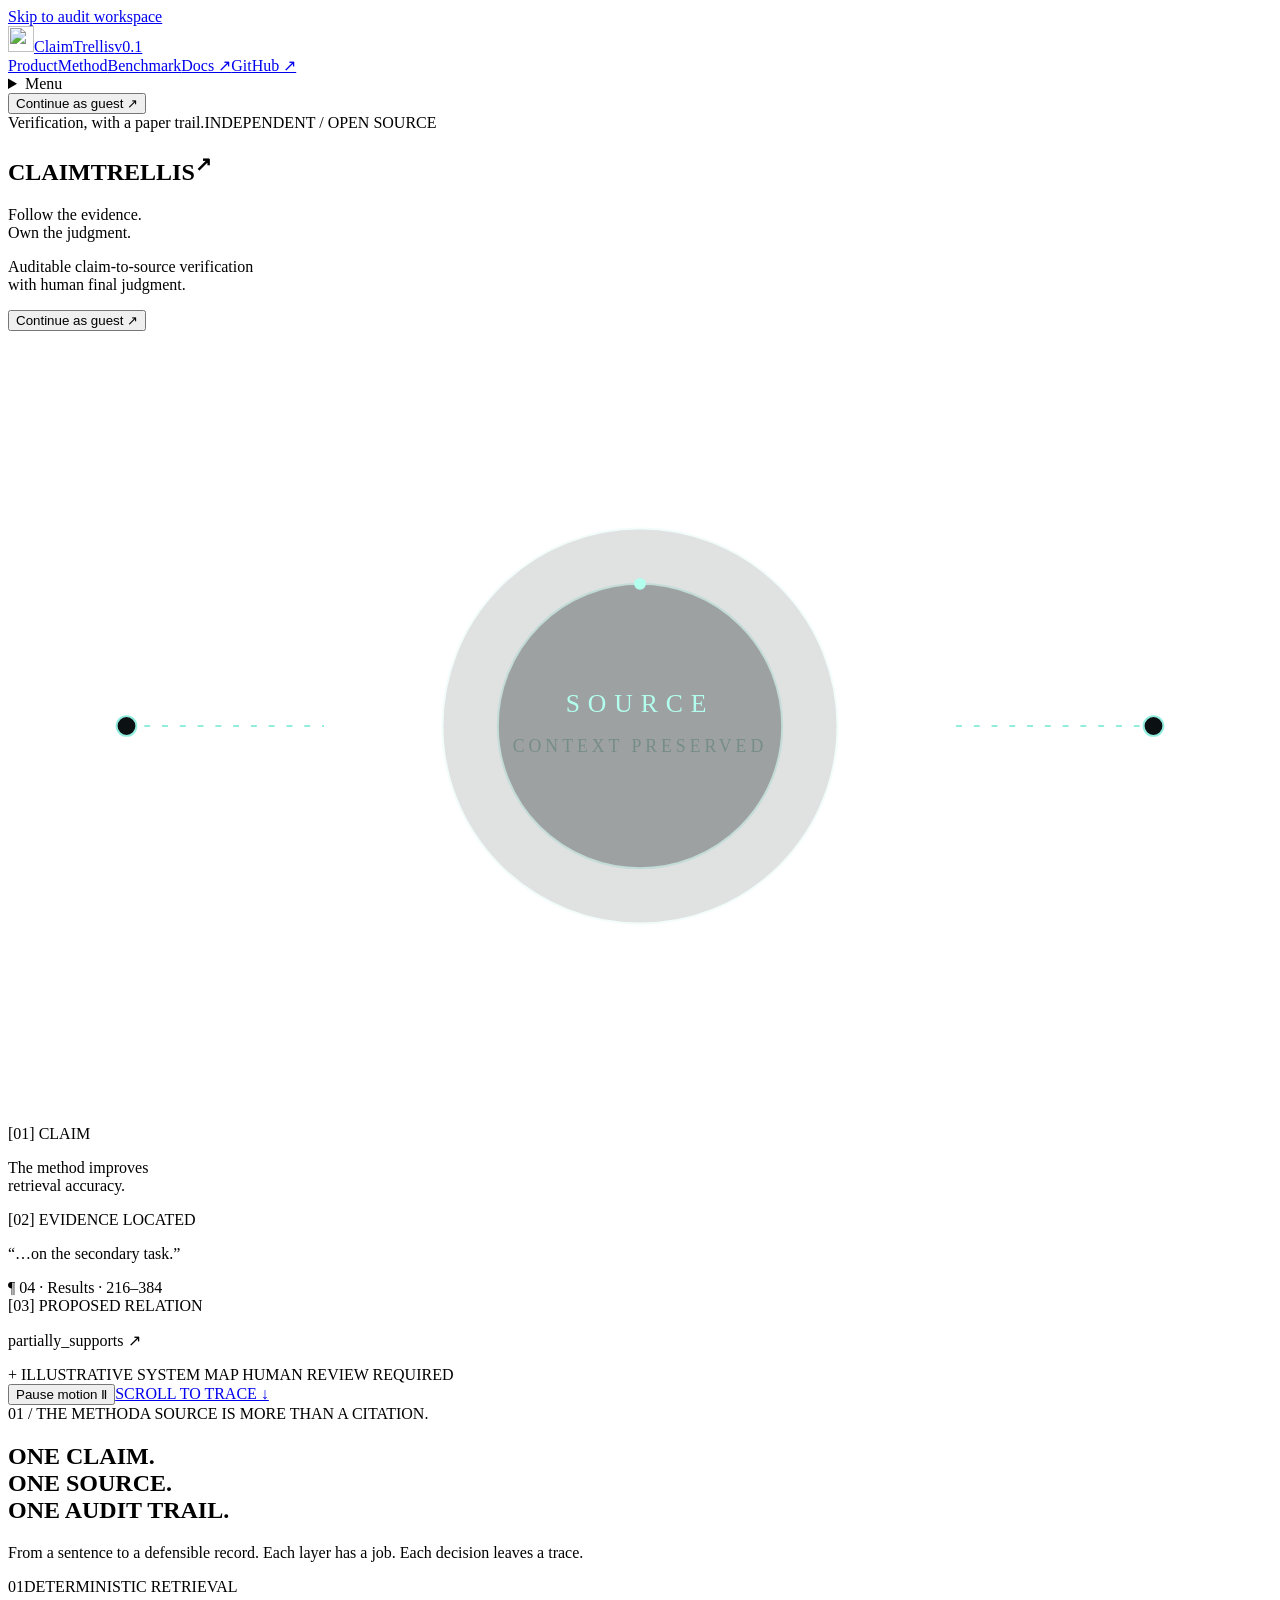
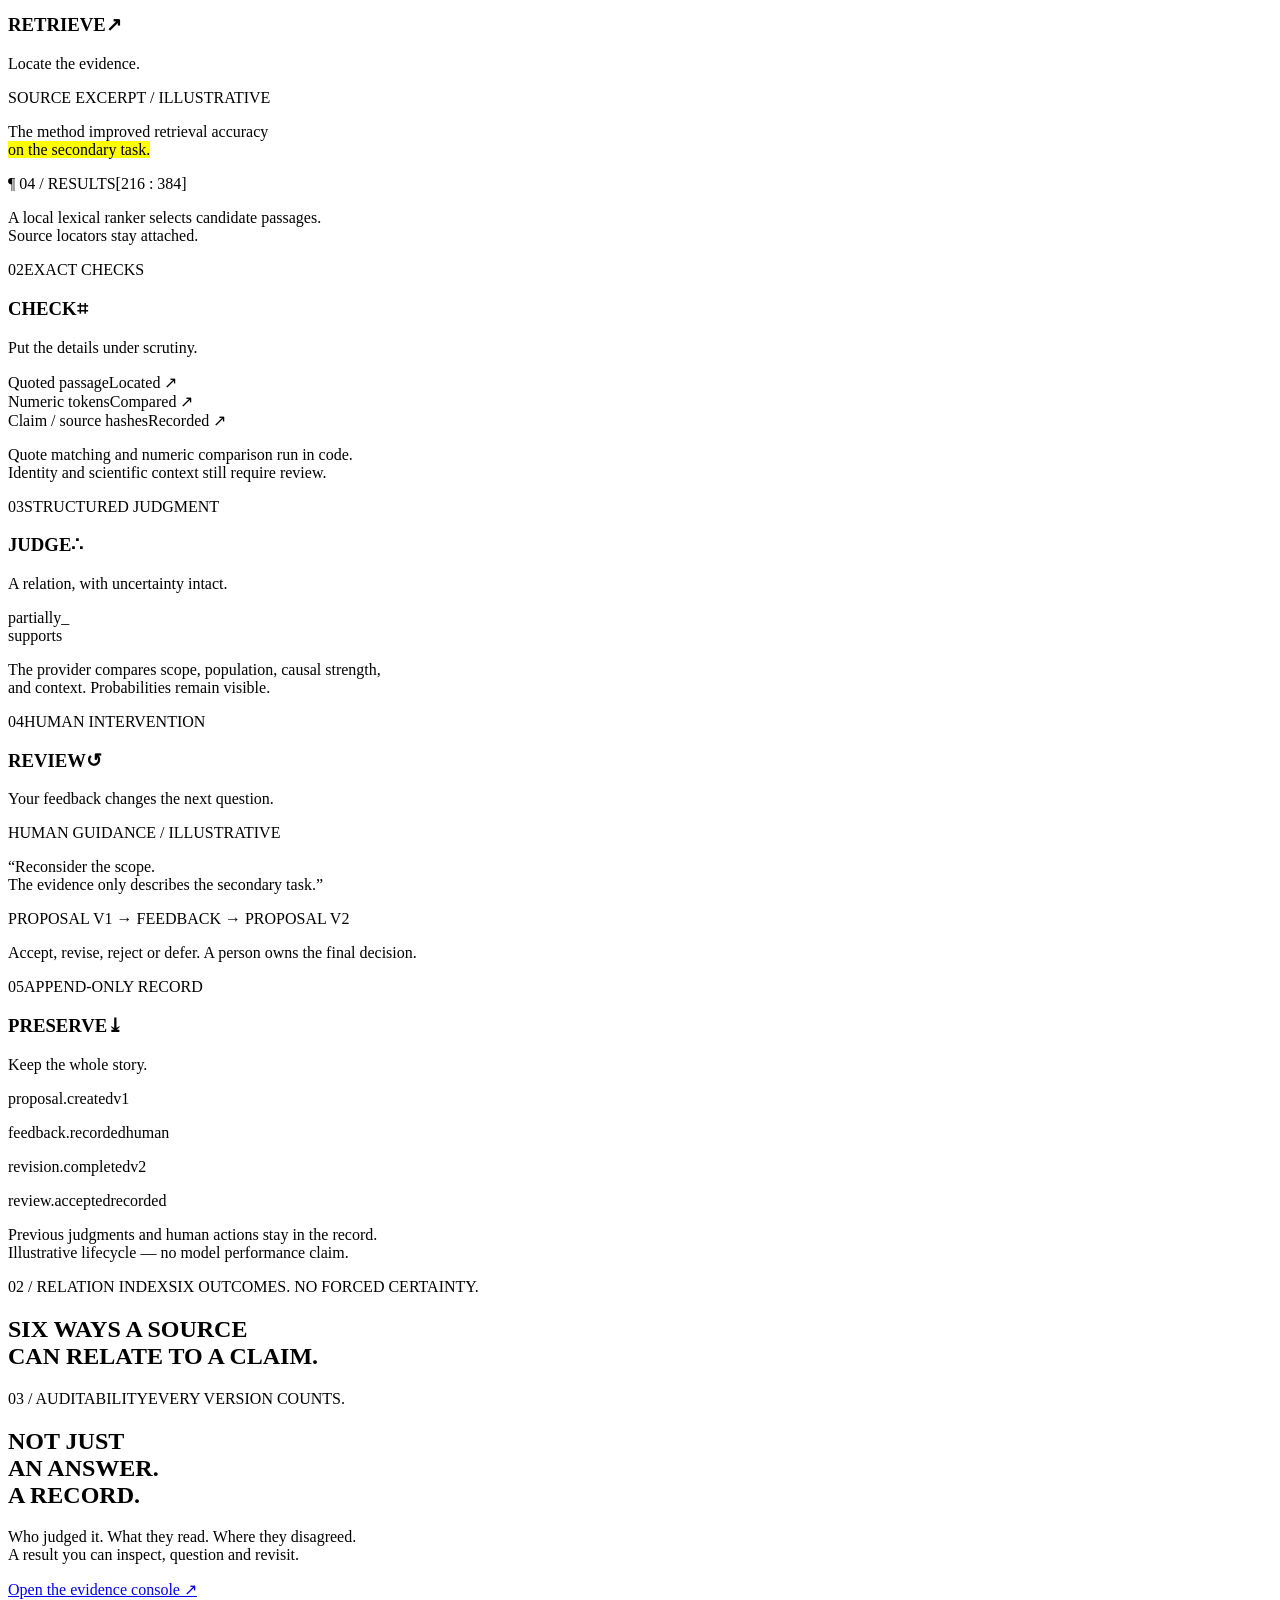
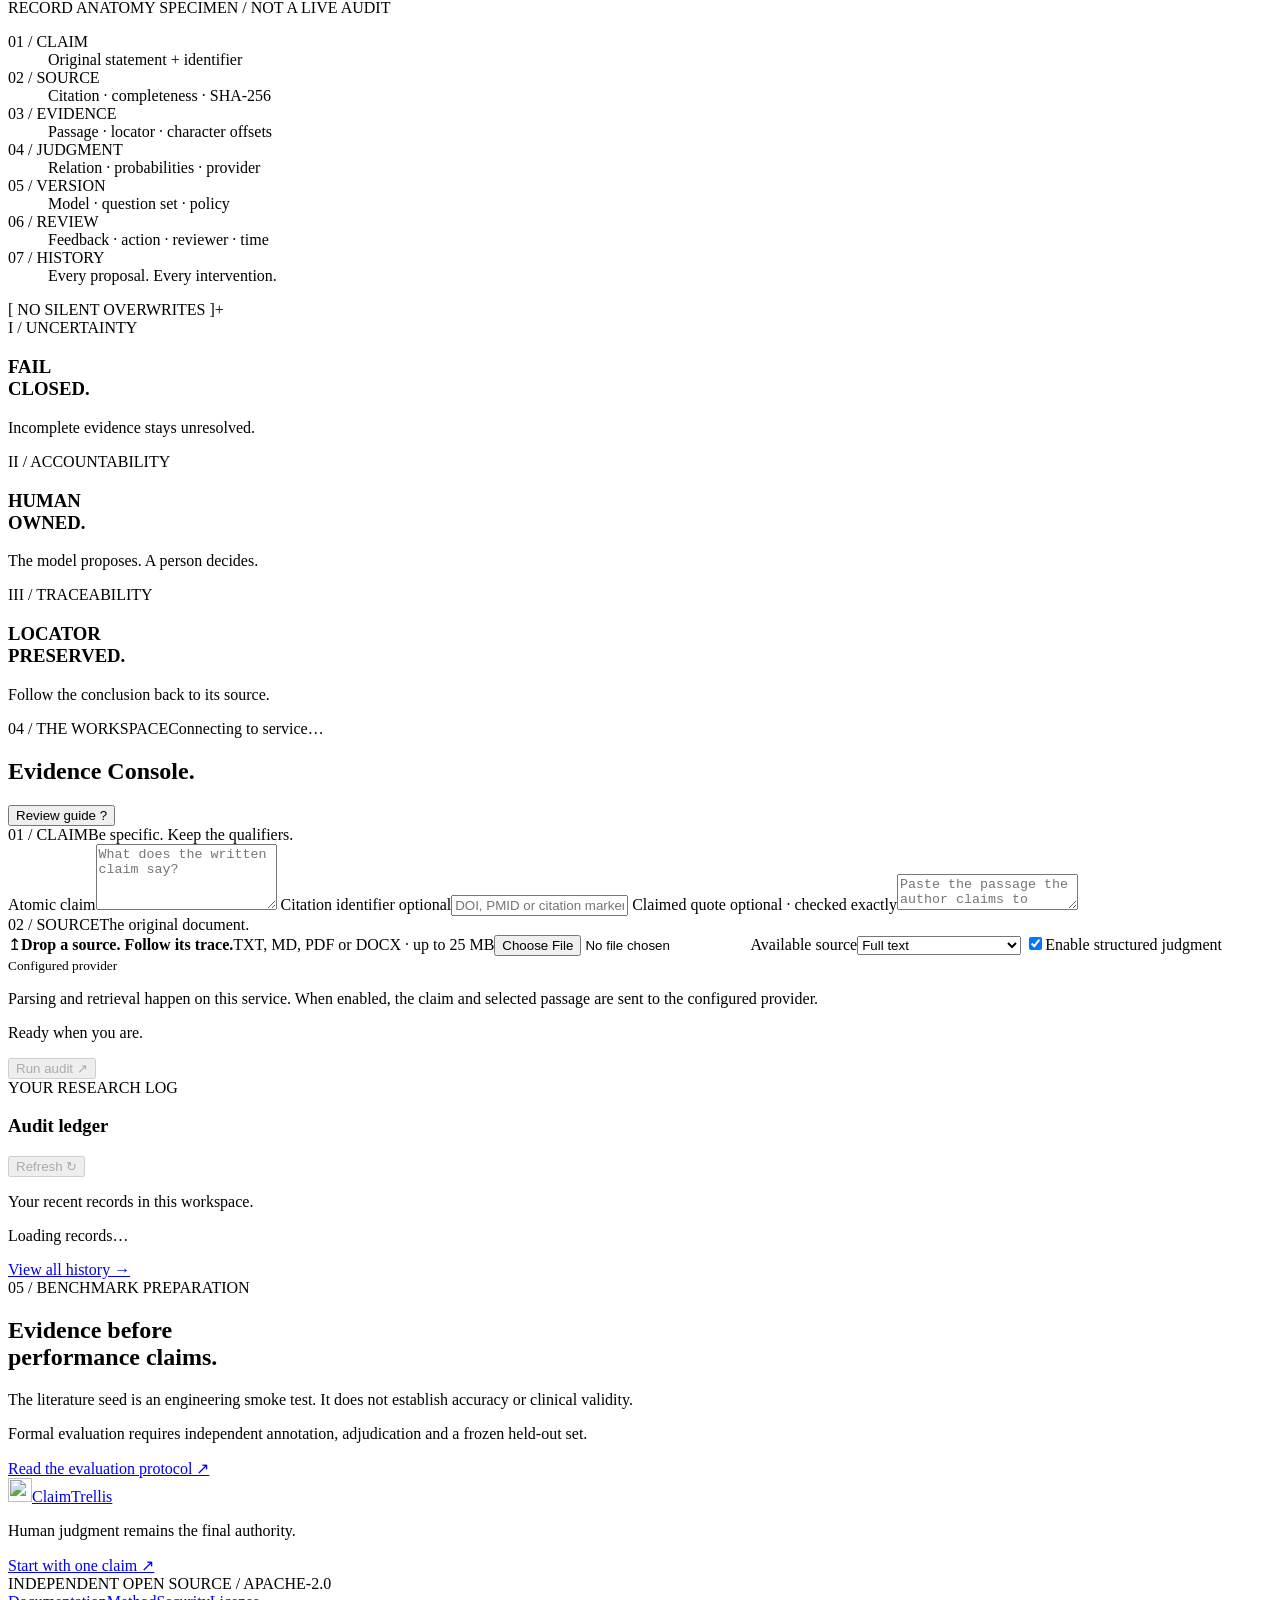
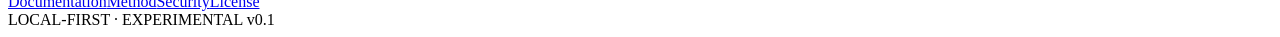
==== web/index.html @ f38b10c2 "feat: add staged account access with guest identity linking" ====
<!doctype html>
<html lang="en">
  <head>
    <meta charset="utf-8" />
    <meta name="viewport" content="width=device-width, initial-scale=1" />
    <meta
      name="description"
      content="Auditable claim-to-source verification with human final judgment."
    />
    <meta name="theme-color" content="#080b0c" />
    <title>ClaimTrellis — Follow the evidence.</title>
    <link rel="icon" type="image/svg+xml" href="/assets/mark.svg" />
    <link rel="stylesheet" href="/assets/styles.css" />
  </head>
  <body>
    <a class="skip-link" href="#workspace">Skip to audit workspace</a>
    <header class="site-header">
      <a class="brand" href="#" aria-label="ClaimTrellis home"
        ><img
          src="/assets/mark.svg"
          width="26"
          height="26"
          alt=""
        />ClaimTrellis<span class="alpha">v0.1</span></a
      >
      <nav class="desktop-nav" aria-label="Main navigation">
        <a href="#product">Product</a><a href="#method">Method</a
        ><a href="#benchmark">Benchmark</a><a href="/docs">Docs ↗</a
        ><a href="https://github.com/Beverly621/claim-trellis">GitHub ↗</a>
      </nav>
      <details class="mobile-nav">
        <summary aria-label="Open navigation">Menu</summary>
        <nav aria-label="Mobile navigation">
          <a href="#product">Product</a><a href="#method">Method</a
          ><a href="#benchmark">Benchmark</a><a href="/docs">Docs ↗</a
          ><a href="https://github.com/Beverly621/claim-trellis">GitHub ↗</a>
        </nav>
      </details>
      <button class="nav-cta" id="header-action" type="button">Continue as guest <span>↗</span></button>
    </header>
    <main>
      <section class="hero shell" id="product">
        <div class="hero-top">
          <span class="eyebrow"
            ><i class="live-dot"></i> Verification, with a paper trail.</span
          ><span class="mono small">INDEPENDENT / OPEN SOURCE</span>
        </div>
        <h1 class="wordmark">CLAIM<span>TRELLIS</span><sup>↗</sup></h1>
        <div class="hero-content">
          <div class="hero-copy">
            <p class="hero-title">
              Follow the evidence.<br /><span>Own the judgment.</span>
            </p>
            <p class="lede">
              Auditable claim-to-source verification<br />with human final
              judgment.
            </p>
            <div class="actions">
              <button class="button primary magnetic" id="hero-primary" type="button">Continue as guest <span>↗</span></button>
              <button class="text-link" id="hero-secondary" type="button" hidden>Sign in <span>↗</span></button>
            </div>
          </div>
          <div
            class="trellis"
            aria-label="Illustrative claim-to-source connection diagram"
          >
            <div class="trellis-grid"></div>
            <svg class="trellis-art" viewBox="0 0 640 400" aria-hidden="true">
              <defs>
                <linearGradient id="thread" x1="0" x2="1">
                  <stop stop-color="#92eddd" stop-opacity=".08" />
                  <stop offset=".48" stop-color="#92eddd" />
                  <stop offset="1" stop-color="#92eddd" stop-opacity=".15" />
                </linearGradient>
              </defs>
              <g
                class="threads"
                fill="none"
                stroke="url(#thread)"
                stroke-width=".75"
              ></g>
              <g stroke="#93eddf" fill="#0b1113">
                <path d="M60 200H160M480 200H580" stroke-dasharray="3 6" />
                <circle cx="320" cy="200" r="72" opacity=".3" />
                <circle cx="320" cy="200" r="100" opacity=".12" />
                <circle cx="60" cy="200" r="5" />
                <circle cx="580" cy="200" r="5" />
              </g>
              <g class="orbit-dot" fill="#b2ffee">
                <circle cx="320" cy="128" r="3" />
              </g>
              <text
                x="320"
                y="193"
                text-anchor="middle"
                fill="#b2ffee"
                font-size="13"
                letter-spacing="4"
              >
                SOURCE
              </text>
              <text
                x="320"
                y="213"
                text-anchor="middle"
                fill="#768d87"
                font-size="9"
                letter-spacing="2"
              >
                CONTEXT PRESERVED
              </text>
            </svg>
            <div class="node node-claim">
              <span class="micro">[01] CLAIM</span>
              <p>The method improves<br />retrieval accuracy.</p>
              <i></i>
            </div>
            <div class="node node-source">
              <span class="micro">[02] EVIDENCE LOCATED</span>
              <p>“…on the secondary task.”</p>
              <span class="mono small">¶ 04 · Results · 216–384</span>
            </div>
            <div class="node node-judgment">
              <span class="micro">[03] PROPOSED RELATION</span>
              <p>partially_supports <span>↗</span></p>
              <div class="mini-bar"><i></i></div>
            </div>
            <div class="trellis-caption">
              <span class="crosshair">+</span> ILLUSTRATIVE SYSTEM MAP
              <span>HUMAN REVIEW REQUIRED</span>
            </div>
          </div>
        </div>
        <div class="hero-bottom">
          <button type="button" id="motion-toggle" aria-pressed="false">
            Pause motion <span>Ⅱ</span></button
          ><a href="#method" aria-label="Scroll to method">SCROLL TO TRACE ↓</a>
        </div>
      </section>

      <section class="method-section shell" id="method">
        <div class="section-label">
          <span>01 / THE METHOD</span
          ><span>A SOURCE IS MORE THAN A CITATION.</span>
        </div>
        <div class="editorial-heading reveal">
          <h2>
            ONE CLAIM.<br />ONE SOURCE.<br /><span class="dim"
              >ONE AUDIT TRAIL.</span
            >
          </h2>
          <p>
            From a sentence to a defensible record. Each layer has a job. Each
            decision leaves a trace.
          </p>
        </div>
        <div class="pipeline">
          <article class="pipeline-card" style="--step: 0">
            <div class="pipeline-title">
              <span class="step-number">01</span
              ><span class="micro">DETERMINISTIC RETRIEVAL</span>
              <h3>RETRIEVE<span>↗</span></h3>
              <p>Locate the evidence.</p>
            </div>
            <div class="pipeline-detail">
              <div class="source-sheet">
                <span class="micro">SOURCE EXCERPT / ILLUSTRATIVE</span>
                <p>
                  The method improved retrieval accuracy<br /><mark
                    >on the secondary task.</mark
                  >
                </p>
                <div class="sheet-footer">
                  <span>¶ 04 / RESULTS</span><span>[216 : 384]</span>
                </div>
              </div>
              <p class="muted small">
                A local lexical ranker selects candidate passages.<br />Source
                locators stay attached.
              </p>
            </div>
          </article>
          <article class="pipeline-card" style="--step: 1">
            <div class="pipeline-title">
              <span class="step-number">02</span
              ><span class="micro">EXACT CHECKS</span>
              <h3>CHECK<span>⌗</span></h3>
              <p>Put the details under scrutiny.</p>
            </div>
            <div class="pipeline-detail">
              <div class="instrument-row">
                <span>Quoted passage</span
                ><span class="accent">Located ↗</span>
              </div>
              <div class="instrument-row">
                <span>Numeric tokens</span
                ><span class="accent">Compared ↗</span>
              </div>
              <div class="instrument-row">
                <span>Claim / source hashes</span
                ><span class="accent">Recorded ↗</span>
              </div>
              <p class="muted small">
                Quote matching and numeric comparison run in code.<br />Identity
                and scientific context still require review.
              </p>
            </div>
          </article>
          <article class="pipeline-card" style="--step: 2">
            <div class="pipeline-title">
              <span class="step-number">03</span
              ><span class="micro">STRUCTURED JUDGMENT</span>
              <h3>JUDGE<span>∴</span></h3>
              <p>A relation, with uncertainty intact.</p>
            </div>
            <div class="pipeline-detail">
              <p class="large-relation">
                partially_<br /><span class="accent">supports</span>
              </p>
              <p class="muted small">
                The provider compares scope, population, causal strength,<br />and
                context. Probabilities remain visible.
              </p>
            </div>
          </article>
          <article class="pipeline-card" style="--step: 3">
            <div class="pipeline-title">
              <span class="step-number">04</span
              ><span class="micro">HUMAN INTERVENTION</span>
              <h3>REVIEW<span>↺</span></h3>
              <p>Your feedback changes the next question.</p>
            </div>
            <div class="pipeline-detail">
              <div class="feedback-sample">
                <span class="micro">HUMAN GUIDANCE / ILLUSTRATIVE</span>
                <p>
                  “Reconsider the scope.<br />The evidence only describes the
                  secondary task.”
                </p>
              </div>
              <div class="review-loop mono">
                PROPOSAL V1 <span>→</span> FEEDBACK <span>→</span> PROPOSAL V2
              </div>
              <p class="muted small">
                Accept, revise, reject or defer. A person owns the final
                decision.
              </p>
            </div>
          </article>
          <article class="pipeline-card" style="--step: 4">
            <div class="pipeline-title">
              <span class="step-number">05</span
              ><span class="micro">APPEND-ONLY RECORD</span>
              <h3>PRESERVE<span>⤓</span></h3>
              <p>Keep the whole story.</p>
            </div>
            <div class="pipeline-detail">
              <div class="record-preview mono">
                <p><span>proposal.created</span><span>v1</span></p>
                <p><span>feedback.recorded</span><span>human</span></p>
                <p><span>revision.completed</span><span>v2</span></p>
                <p class="accent">
                  <span>review.accepted</span><span>recorded</span>
                </p>
              </div>
              <p class="muted small">
                Previous judgments and human actions stay in the record.<br />Illustrative
                lifecycle — no model performance claim.
              </p>
            </div>
          </article>
        </div>
      </section>

      <section class="relations-section shell" id="relations">
        <div class="section-label">
          <span>02 / RELATION INDEX</span
          ><span>SIX OUTCOMES. NO FORCED CERTAINTY.</span>
        </div>
        <h2 class="section-title reveal">
          SIX WAYS A SOURCE<br /><span class="dim">CAN RELATE TO A CLAIM.</span>
        </h2>
        <div class="relation-explorer">
          <div
            id="relation-options"
            class="relation-options"
            role="tablist"
            aria-label="Six source relations"
          ></div>
          <div
            id="relation-detail"
            class="relation-detail"
            role="tabpanel"
            tabindex="0"
          ></div>
        </div>
      </section>

      <section class="record-section shell" id="record">
        <div class="section-label">
          <span>03 / AUDITABILITY</span><span>EVERY VERSION COUNTS.</span>
        </div>
        <div class="record-layout">
          <div class="reveal">
            <h2 class="section-title">
              NOT JUST<br />AN ANSWER.<br /><span class="outline"
                >A RECORD.</span
              >
            </h2>
            <p class="muted">
              Who judged it. What they read. Where they disagreed.<br />A result
              you can inspect, question and revisit.
            </p>
            <a class="text-link" href="#workspace"
              >Open the evidence console ↗</a
            >
          </div>
          <div class="forensic">
            <div class="forensic-head">
              <span class="live-dot"></span> RECORD ANATOMY
              <span class="muted">SPECIMEN / NOT A LIVE AUDIT</span>
            </div>
            <dl>
              <div>
                <dt>01 / CLAIM</dt>
                <dd>Original statement + identifier</dd>
              </div>
              <div>
                <dt>02 / SOURCE</dt>
                <dd>Citation · completeness · SHA-256</dd>
              </div>
              <div>
                <dt>03 / EVIDENCE</dt>
                <dd>Passage · locator · character offsets</dd>
              </div>
              <div>
                <dt>04 / JUDGMENT</dt>
                <dd>Relation · probabilities · provider</dd>
              </div>
              <div>
                <dt>05 / VERSION</dt>
                <dd>Model · question set · policy</dd>
              </div>
              <div>
                <dt>06 / REVIEW</dt>
                <dd>Feedback · action · reviewer · time</dd>
              </div>
              <div>
                <dt>07 / HISTORY</dt>
                <dd>Every proposal. Every intervention.</dd>
              </div>
            </dl>
            <div class="forensic-foot">
              [ NO SILENT OVERWRITES ]<span>+</span>
            </div>
          </div>
        </div>
        <div class="principles">
          <article>
            <span class="micro">I / UNCERTAINTY</span>
            <h3>FAIL<br />CLOSED.</h3>
            <p>Incomplete evidence stays unresolved.</p>
          </article>
          <article>
            <span class="micro">II / ACCOUNTABILITY</span>
            <h3>HUMAN<br />OWNED.</h3>
            <p>The model proposes. A person decides.</p>
          </article>
          <article>
            <span class="micro">III / TRACEABILITY</span>
            <h3>LOCATOR<br />PRESERVED.</h3>
            <p>Follow the conclusion back to its source.</p>
          </article>
        </div>
      </section>

      <section class="workspace-section" id="workspace">
        <div class="shell">
          <div class="section-label">
            <span>04 / THE WORKSPACE</span
            ><span id="health" role="status">Connecting to service…</span>
          </div>
          <div class="workspace-heading">
            <h2>Evidence Console<span class="accent">.</span></h2>
            <button
              class="guide-trigger"
              type="button"
              data-help="review-guide"
            >
              Review guide <span aria-hidden="true">?</span>
            </button>
          </div>
          <p id="workspace-identity" class="workspace-identity" hidden>
            <strong>Guest workspace</strong> · Saved to this browser's anonymous
            session. No email required. Clearing browser data, signing out, or
            changing devices before linking an account makes this workspace
            inaccessible.
          </p>
          <form id="audit-form" class="audit-form">
            <div class="input-pane">
              <div class="pane-heading">
                <span class="micro">01 / CLAIM</span
                ><span class="muted small"
                  >Be specific. Keep the qualifiers.</span
                >
              </div>
              <label for="claim">Atomic claim</label
              ><textarea
                id="claim"
                rows="4"
                minlength="3"
                maxlength="20000"
                required
                placeholder="What does the written claim say?"
              ></textarea>
              <label for="citation"
                >Citation identifier <span>optional</span></label
              ><input
                id="citation"
                maxlength="2000"
                placeholder="DOI, PMID or citation marker"
              />
              <label for="quote"
                >Claimed quote <span>optional · checked exactly</span></label
              ><textarea
                id="quote"
                rows="2"
                maxlength="20000"
                placeholder="Paste the passage the author claims to quote."
              ></textarea>
            </div>
            <div class="input-pane">
              <div class="pane-heading">
                <span class="micro">02 / SOURCE</span
                ><span class="muted small">The original document.</span>
              </div>
              <label class="file-drop" id="file-drop" for="source-file"
                ><span class="upload-glyph">↥</span
                ><strong>Drop a source. Follow its trace.</strong
                ><span id="file-name">TXT, MD, PDF or DOCX · up to 25 MB</span
                ><input
                  id="source-file"
                  type="file"
                  accept=".txt,.md,.pdf,.docx"
                  required
              /></label>
              <label for="access-tier">Available source</label
              ><select id="access-tier">
                <option value="full_text">Full text</option>
                <option value="abstract">Abstract only</option>
                <option value="excerpt">Excerpt only</option>
                <option value="unknown">Unknown completeness</option>
              </select>
              <label class="check-row"
                ><input id="use-provider" type="checkbox" checked /><span
                  >Enable structured judgment
                  <small id="provider-label">Configured provider</small></span
                ></label
              >
              <p class="small muted">
                Parsing and retrieval happen on this service. When enabled, the
                claim and selected passage are sent to the configured provider.
              </p>
            </div>
            <div class="form-bottom">
              <p id="form-status" role="status" aria-live="polite">
                Ready when you are.
              </p>
              <button id="submit-button" class="button primary" type="submit" disabled>
                Run audit <span>↗</span>
              </button>
            </div>
          </form>
          <noscript
            ><p class="error">
              JavaScript is required to run and review audits.
            </p></noscript
          >
          <section
            id="result"
            class="result"
            hidden
            aria-label="Current audit"
          ></section>
          <section class="history-section">
            <div class="ledger-heading">
              <div>
                <span class="micro">YOUR RESEARCH LOG</span>
                <h3>Audit ledger</h3>
              </div>
              <button
                type="button"
                id="refresh-history"
                class="button secondary"
                disabled
              >
                Refresh ↻
              </button>
            </div>
            <p class="small muted">Your recent records in this workspace.</p>
            <div id="history" aria-live="polite">
              <p class="empty">Loading records…</p>
            </div>
            <a class="text-link" href="/history">View all history →</a>
          </section>
        </div>
      </section>

      <section class="benchmark-section shell" id="benchmark">
        <div>
          <span class="micro">05 / BENCHMARK PREPARATION</span>
          <h2>
            Evidence before<br /><span class="dim">performance claims.</span>
          </h2>
        </div>
        <div>
          <p>
            The literature seed is an engineering smoke test. It does not
            establish accuracy or clinical validity.
          </p>
          <p class="muted">
            Formal evaluation requires independent annotation, adjudication and
            a frozen held-out set.
          </p>
          <a
            class="text-link"
            href="https://github.com/Beverly621/claim-trellis/tree/main/benchmarks"
            >Read the evaluation protocol ↗</a
          >
        </div>
      </section>
    </main>
    <footer class="shell">
      <div class="footer-top">
        <a class="brand" href="#"
          ><img
            src="/assets/mark.svg"
            width="24"
            height="24"
            alt=""
          />ClaimTrellis</a
        >
        <p>Human judgment remains the final authority.</p>
        <a href="#workspace" class="text-link">Start with one claim ↗</a>
      </div>
      <div class="footer-bottom">
        <span>INDEPENDENT OPEN SOURCE / APACHE-2.0</span>
        <nav aria-label="Footer navigation">
          <a href="/docs">Documentation</a><a href="#method">Method</a
          ><a
            href="https://github.com/Beverly621/claim-trellis/blob/main/SECURITY.md"
            >Security</a
          ><a
            href="https://github.com/Beverly621/claim-trellis/blob/main/LICENSE"
            >License</a
          >
        </nav>
        <span>LOCAL-FIRST · EXPERIMENTAL v0.1</span>
      </div>
    </footer>
    <dialog id="help-dialog" class="help-dialog" aria-labelledby="help-title">
      <div class="help-paper">
        <button class="help-close" type="button" aria-label="Close guide">
          ×
        </button>
        <p class="help-kicker">CLAIMTRELLIS / RESEARCH HANDBOOK</p>
        <h2 id="help-title"></h2>
        <div id="help-body" class="help-body"></div>
        <a id="help-link" class="help-doc-link" href="/docs"
          >Read the documentation ↗</a
        >
      </div>
    </dialog>
    <dialog id="account-dialog" class="account-dialog" aria-labelledby="account-title">
      <div class="account-paper">
        <button id="account-close" class="help-close" type="button" aria-label="Close account dialog">×</button>
        <p class="micro">CLAIMTRELLIS / ACCOUNT</p>
        <h2 id="account-title">Welcome back</h2>
        <p id="account-copy">Keep your research trail available across browsers and devices.</p>
        <section id="account-auth">
          <form id="account-email-form">
            <label for="account-email">Email</label>
            <input id="account-email" type="email" autocomplete="email" required />
            <button class="button primary" type="submit">Send 6-digit code</button>
          </form>
          <form id="account-otp-form" hidden>
            <label for="account-otp">6-digit code</label>
            <input id="account-otp" type="text" inputmode="numeric" autocomplete="one-time-code" pattern="[0-9]{6}" maxlength="6" required />
            <button class="button primary" type="submit">Verify &amp; continue</button>
          </form>
          <p class="small muted">We'll send a 6-digit code. No password.</p>
          <button id="account-google" class="button secondary" type="button">Continue with Google</button>
        </section>
        <section id="account-profile" hidden>
          <dl class="metadata" id="account-profile-details"></dl>
          <p><a href="/history">Audit history →</a></p>
          <button id="account-signout" class="button secondary" type="button">Sign out</button>
        </section>
        <section id="account-conflict" hidden>
          <p>This sign-in method is already in use. Your current guest workspace will not be merged automatically.</p>
          <button id="account-keep" class="button primary" type="button">Keep guest workspace</button>
          <button id="account-switch" class="button secondary" type="button">Sign in to existing account</button>
        </section>
        <section id="account-switch-warning" hidden>
          <p>The audits in this guest workspace will remain separate. Switching accounts will not move them into the existing account.</p>
          <button id="account-cancel-switch" class="button secondary" type="button">Keep guest workspace</button>
          <button id="account-confirm-switch" class="button primary" type="button">Switch accounts</button>
        </section>
        <section id="account-identity-error" hidden>
          <p>The account link did not preserve your guest identity. Do not clear browser data or create another guest workspace. Contact support before proceeding.</p>
        </section>
        <p id="account-message" role="status" aria-live="polite"></p>
      </div>
    </dialog>
    <script src="/assets/design.js" defer></script>
    <script src="/assets/evidence.js" defer></script>
    <script src="https://cdn.jsdelivr.net/npm/@supabase/supabase-js@2.117.2/dist/umd/supabase.js" integrity="sha384-Rj26LVGvoeRVR6+mwQmFfcR3QOBEwT+ZmuCWpuiqeTzJpCs0ER4ITAWGb4Hiy3Ok" crossorigin="anonymous" defer></script>
    <script src="/assets/auth.js" defer></script>
    <script src="/assets/app.js" defer></script>
  </body>
</html>
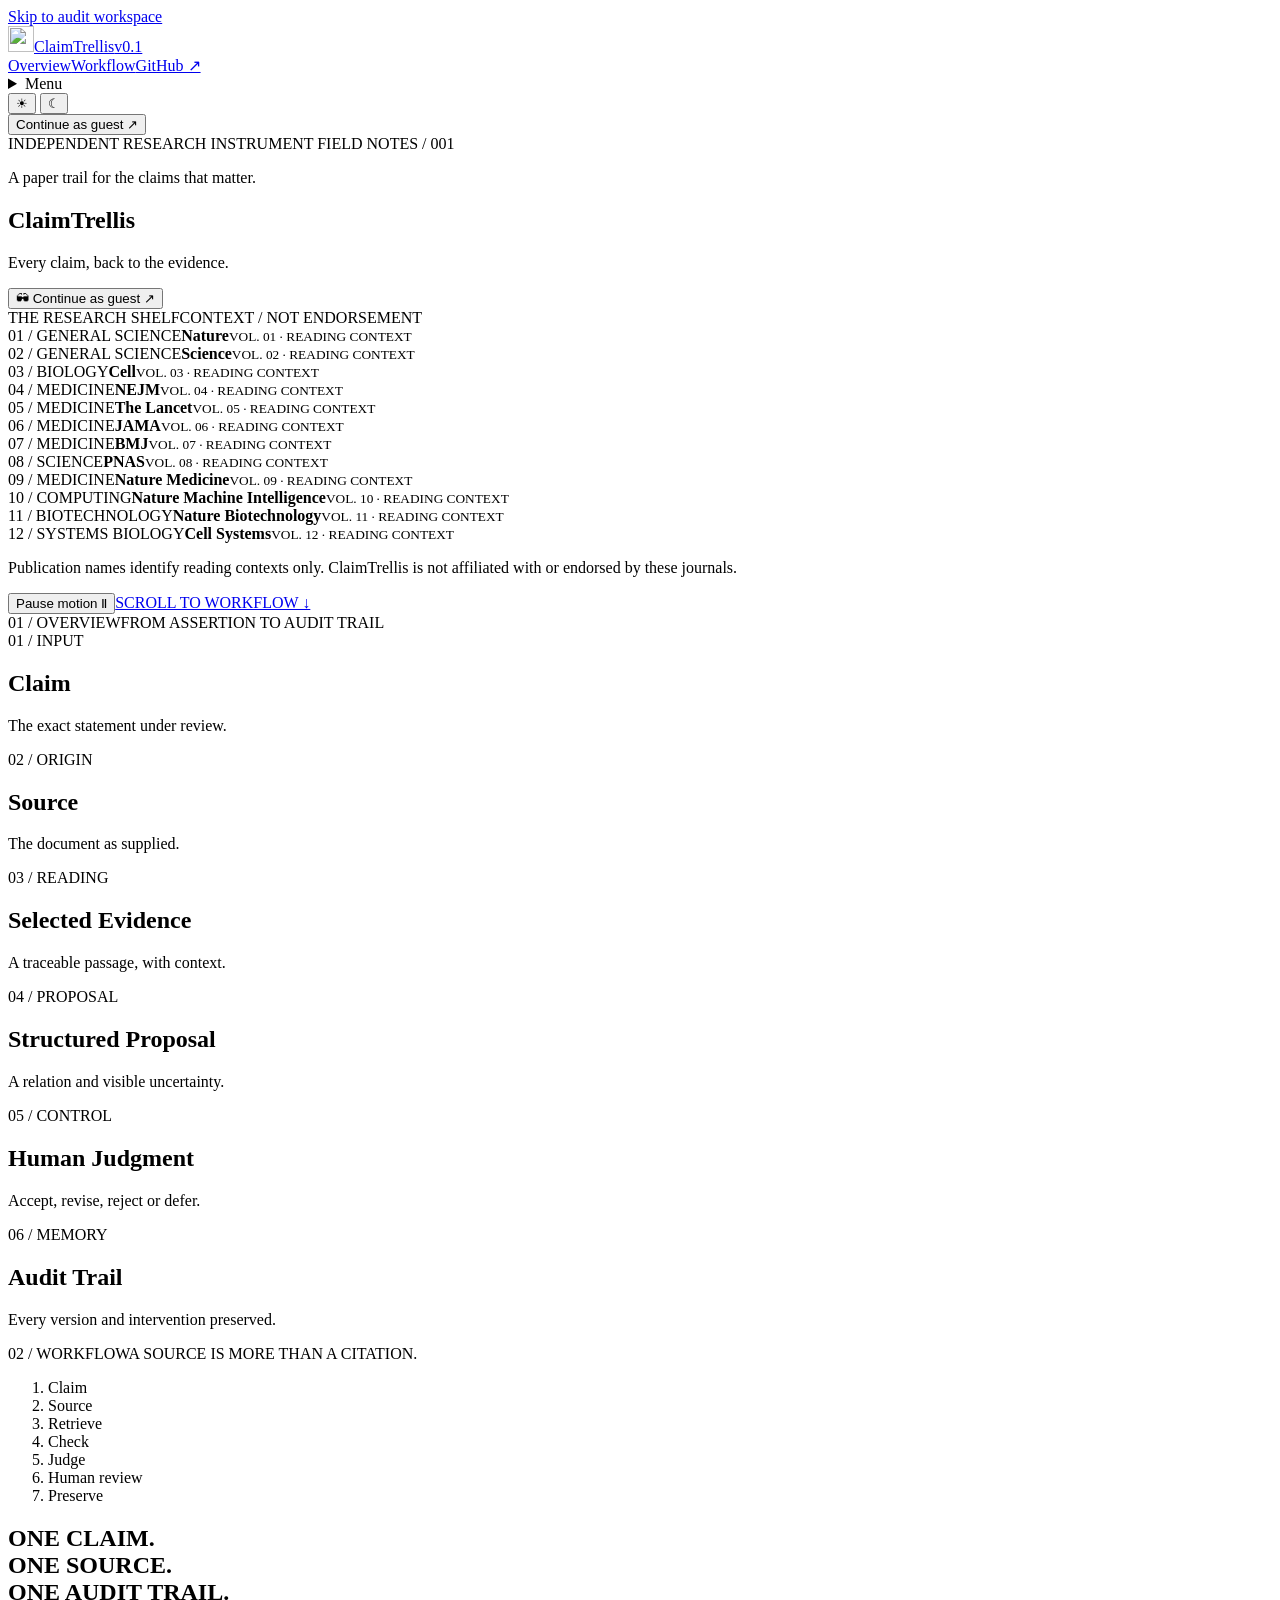
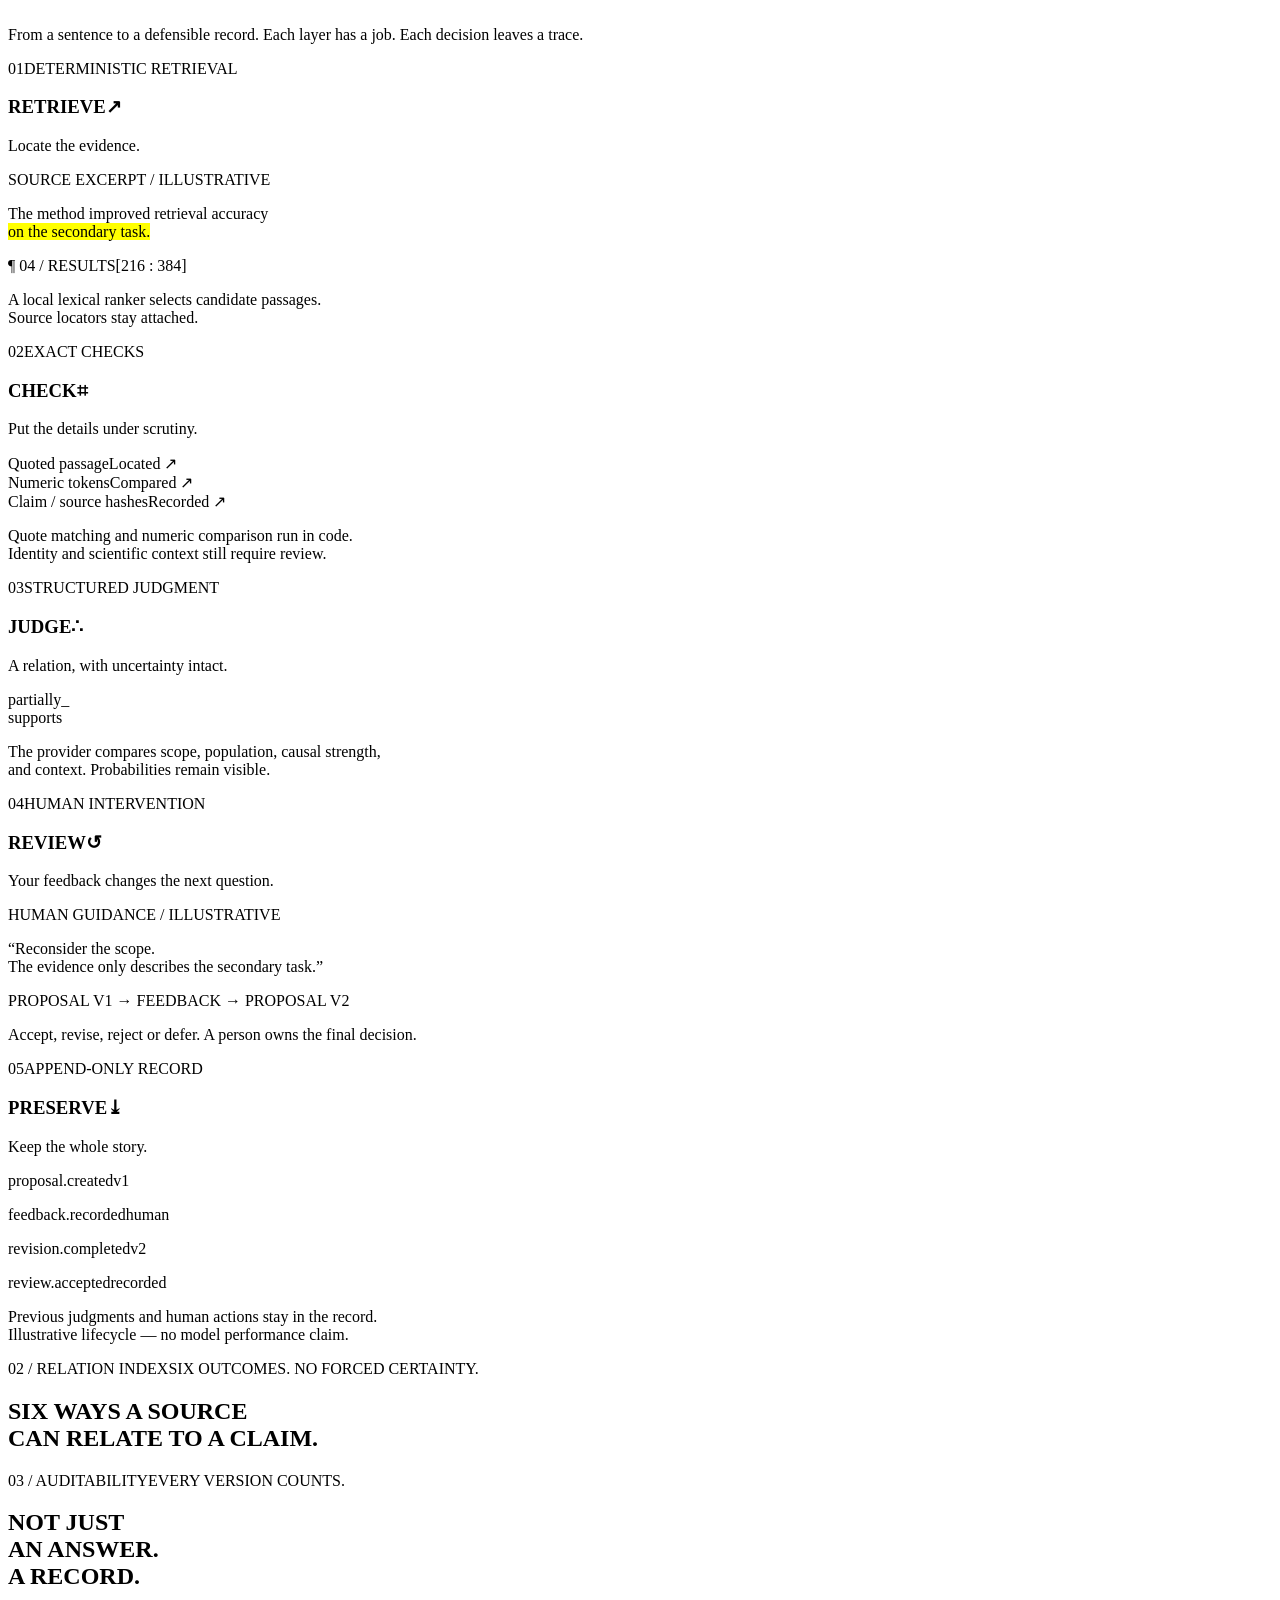
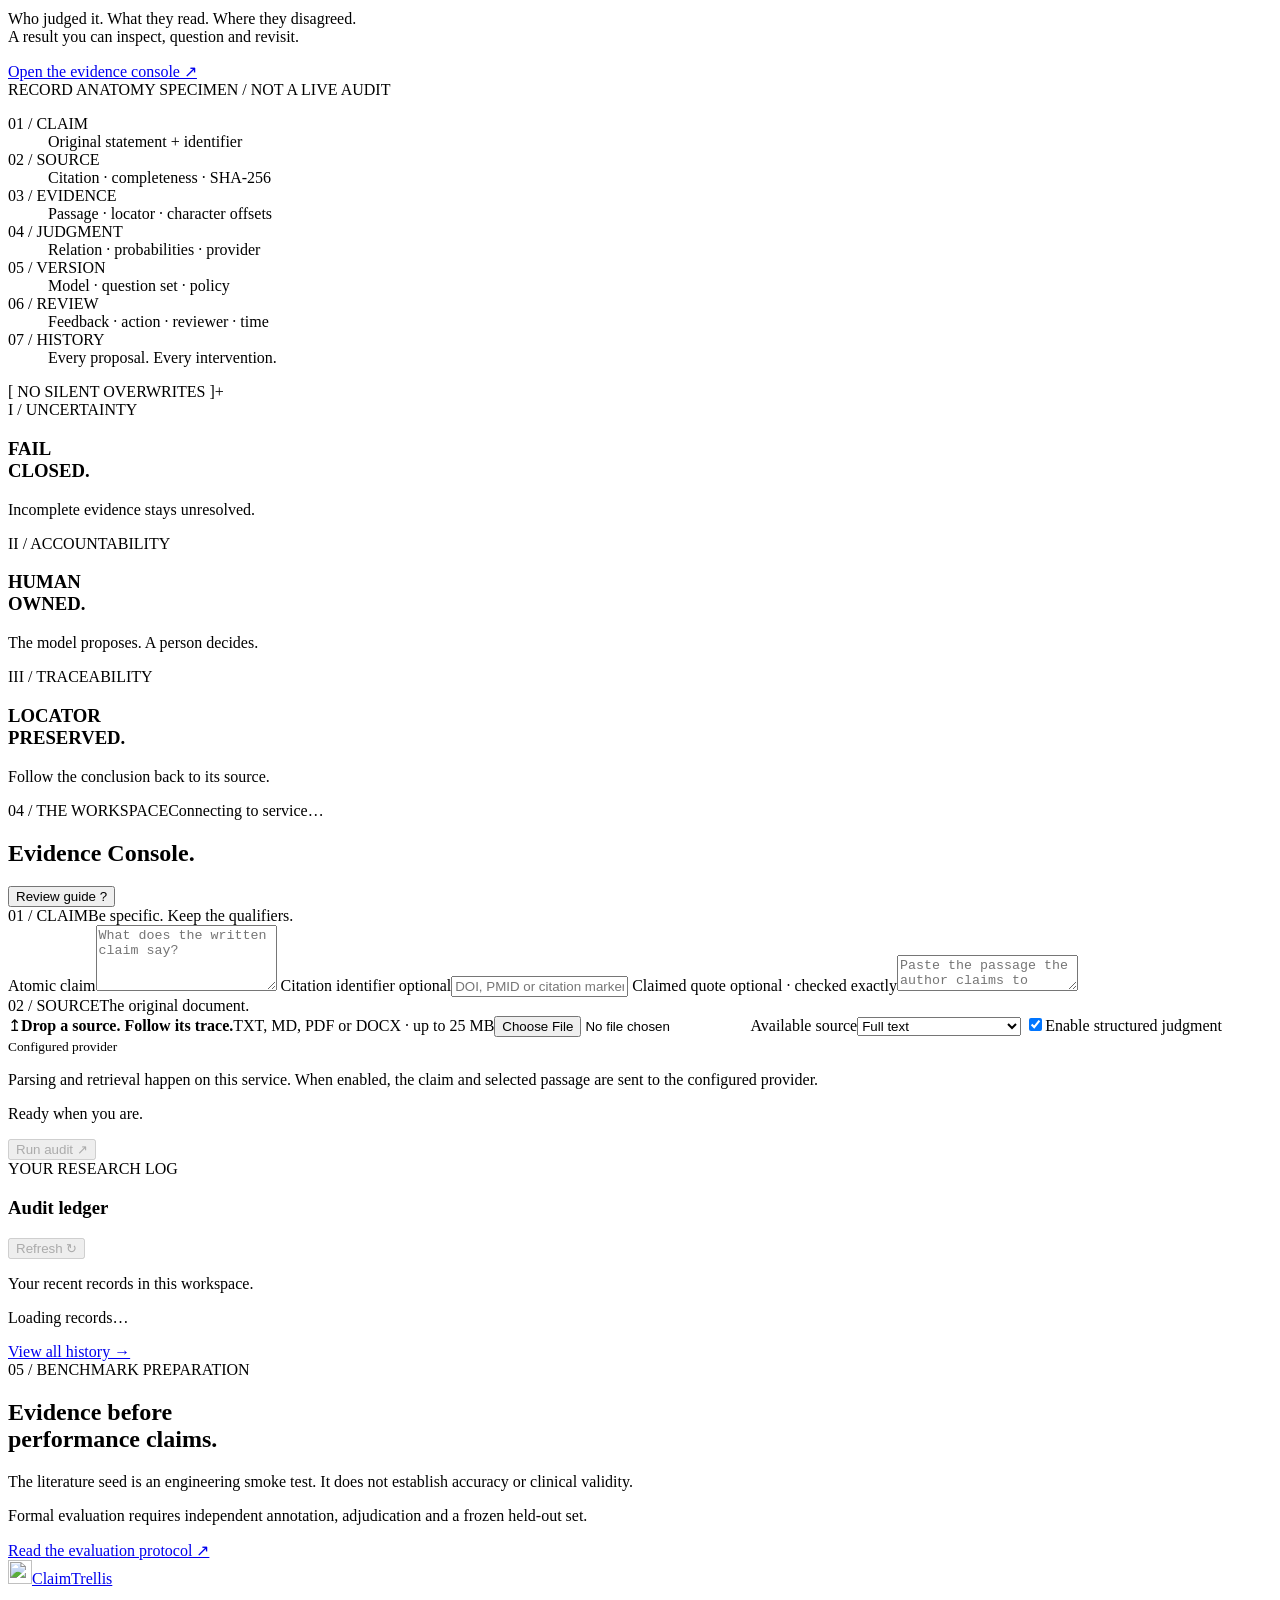
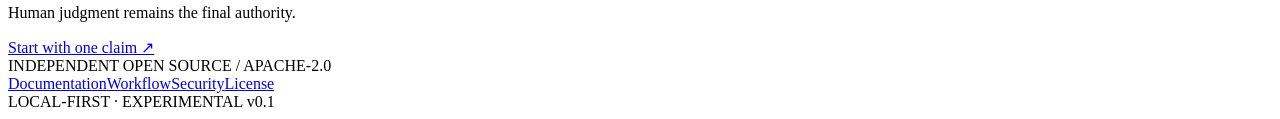
==== commit 37ba470a: "refactor(web): create archival light and night experience" ====
--- a/web/index.html
+++ b/web/index.html
@@ -7,9 +7,10 @@
       name="description"
       content="Auditable claim-to-source verification with human final judgment."
     />
-    <meta name="theme-color" content="#080b0c" />
-    <title>ClaimTrellis — Follow the evidence.</title>
+    <meta name="theme-color" content="#edf3f6" />
+    <title>ClaimTrellis — Every claim, back to the evidence.</title>
     <link rel="icon" type="image/svg+xml" href="/assets/mark.svg" />
+    <script src="/assets/theme.js"></script>
     <link rel="stylesheet" href="/assets/styles.css" />
   </head>
   <body>
@@ -24,125 +25,84 @@
         />ClaimTrellis<span class="alpha">v0.1</span></a
       >
       <nav class="desktop-nav" aria-label="Main navigation">
-        <a href="#product">Product</a><a href="#method">Method</a
-        ><a href="#benchmark">Benchmark</a><a href="/docs">Docs ↗</a
+        <a href="#overview">Overview</a><a href="#workflow">Workflow</a
         ><a href="https://github.com/Beverly621/claim-trellis">GitHub ↗</a>
       </nav>
       <details class="mobile-nav">
         <summary aria-label="Open navigation">Menu</summary>
         <nav aria-label="Mobile navigation">
-          <a href="#product">Product</a><a href="#method">Method</a
-          ><a href="#benchmark">Benchmark</a><a href="/docs">Docs ↗</a
+          <a href="#overview">Overview</a><a href="#workflow">Workflow</a
           ><a href="https://github.com/Beverly621/claim-trellis">GitHub ↗</a>
         </nav>
       </details>
-      <button class="nav-cta" id="header-action" type="button">Continue as guest <span>↗</span></button>
+      <div class="header-tools">
+        <div class="theme-switch" role="group" aria-label="Color theme">
+          <button type="button" data-theme-choice="light" aria-label="Light theme" aria-pressed="true">☀</button>
+          <button type="button" data-theme-choice="night" aria-label="Night theme" aria-pressed="false">☾</button>
+        </div>
+        <button class="nav-cta" id="header-action" type="button">Continue as guest <span>↗</span></button>
+      </div>
     </header>
     <main>
-      <section class="hero shell" id="product">
+      <section class="hero shell" id="overview">
         <div class="hero-top">
-          <span class="eyebrow"
-            ><i class="live-dot"></i> Verification, with a paper trail.</span
-          ><span class="mono small">INDEPENDENT / OPEN SOURCE</span>
-        </div>
-        <h1 class="wordmark">CLAIM<span>TRELLIS</span><sup>↗</sup></h1>
+          <span class="eyebrow">INDEPENDENT RESEARCH INSTRUMENT</span>
+          <span class="mono small">FIELD NOTES / 001</span>
+        </div>
         <div class="hero-content">
           <div class="hero-copy">
-            <p class="hero-title">
-              Follow the evidence.<br /><span>Own the judgment.</span>
-            </p>
-            <p class="lede">
-              Auditable claim-to-source verification<br />with human final
-              judgment.
-            </p>
+            <p class="hero-overline">A paper trail for the claims that matter.</p>
+            <h1 class="wordmark">ClaimTrellis</h1>
+            <p class="hero-title">Every claim, back to the evidence.</p>
             <div class="actions">
-              <button class="button primary magnetic" id="hero-primary" type="button">Continue as guest <span>↗</span></button>
-              <button class="text-link" id="hero-secondary" type="button" hidden>Sign in <span>↗</span></button>
+              <button class="button primary magnetic" id="hero-primary" type="button"><span class="cta-icon" aria-hidden="true">🕶</span> Continue as guest <span>↗</span></button>
+              <button class="text-link" id="hero-secondary" type="button" hidden><span class="cta-icon" aria-hidden="true">✉</span> Sign in <span>↗</span></button>
             </div>
           </div>
-          <div
-            class="trellis"
-            aria-label="Illustrative claim-to-source connection diagram"
-          >
-            <div class="trellis-grid"></div>
-            <svg class="trellis-art" viewBox="0 0 640 400" aria-hidden="true">
-              <defs>
-                <linearGradient id="thread" x1="0" x2="1">
-                  <stop stop-color="#92eddd" stop-opacity=".08" />
-                  <stop offset=".48" stop-color="#92eddd" />
-                  <stop offset="1" stop-color="#92eddd" stop-opacity=".15" />
-                </linearGradient>
-              </defs>
-              <g
-                class="threads"
-                fill="none"
-                stroke="url(#thread)"
-                stroke-width=".75"
-              ></g>
-              <g stroke="#93eddf" fill="#0b1113">
-                <path d="M60 200H160M480 200H580" stroke-dasharray="3 6" />
-                <circle cx="320" cy="200" r="72" opacity=".3" />
-                <circle cx="320" cy="200" r="100" opacity=".12" />
-                <circle cx="60" cy="200" r="5" />
-                <circle cx="580" cy="200" r="5" />
-              </g>
-              <g class="orbit-dot" fill="#b2ffee">
-                <circle cx="320" cy="128" r="3" />
-              </g>
-              <text
-                x="320"
-                y="193"
-                text-anchor="middle"
-                fill="#b2ffee"
-                font-size="13"
-                letter-spacing="4"
-              >
-                SOURCE
-              </text>
-              <text
-                x="320"
-                y="213"
-                text-anchor="middle"
-                fill="#768d87"
-                font-size="9"
-                letter-spacing="2"
-              >
-                CONTEXT PRESERVED
-              </text>
-            </svg>
-            <div class="node node-claim">
-              <span class="micro">[01] CLAIM</span>
-              <p>The method improves<br />retrieval accuracy.</p>
-              <i></i>
-            </div>
-            <div class="node node-source">
-              <span class="micro">[02] EVIDENCE LOCATED</span>
-              <p>“…on the secondary task.”</p>
-              <span class="mono small">¶ 04 · Results · 216–384</span>
-            </div>
-            <div class="node node-judgment">
-              <span class="micro">[03] PROPOSED RELATION</span>
-              <p>partially_supports <span>↗</span></p>
-              <div class="mini-bar"><i></i></div>
-            </div>
-            <div class="trellis-caption">
-              <span class="crosshair">+</span> ILLUSTRATIVE SYSTEM MAP
-              <span>HUMAN REVIEW REQUIRED</span>
-            </div>
+        </div>
+        <section class="research-shelf" aria-label="Research Shelf">
+          <div class="shelf-heading"><span>THE RESEARCH SHELF</span><span>CONTEXT / NOT ENDORSEMENT</span></div>
+          <div class="shelf-grid">
+            <article class="shelf-tile"><span>01 / GENERAL SCIENCE</span><strong>Nature</strong><small>VOL. 01 · READING CONTEXT</small></article>
+            <article class="shelf-tile"><span>02 / GENERAL SCIENCE</span><strong>Science</strong><small>VOL. 02 · READING CONTEXT</small></article>
+            <article class="shelf-tile"><span>03 / BIOLOGY</span><strong>Cell</strong><small>VOL. 03 · READING CONTEXT</small></article>
+            <article class="shelf-tile"><span>04 / MEDICINE</span><strong>NEJM</strong><small>VOL. 04 · READING CONTEXT</small></article>
+            <article class="shelf-tile"><span>05 / MEDICINE</span><strong>The Lancet</strong><small>VOL. 05 · READING CONTEXT</small></article>
+            <article class="shelf-tile"><span>06 / MEDICINE</span><strong>JAMA</strong><small>VOL. 06 · READING CONTEXT</small></article>
+            <article class="shelf-tile"><span>07 / MEDICINE</span><strong>BMJ</strong><small>VOL. 07 · READING CONTEXT</small></article>
+            <article class="shelf-tile"><span>08 / SCIENCE</span><strong>PNAS</strong><small>VOL. 08 · READING CONTEXT</small></article>
+            <article class="shelf-tile"><span>09 / MEDICINE</span><strong>Nature Medicine</strong><small>VOL. 09 · READING CONTEXT</small></article>
+            <article class="shelf-tile"><span>10 / COMPUTING</span><strong>Nature Machine Intelligence</strong><small>VOL. 10 · READING CONTEXT</small></article>
+            <article class="shelf-tile"><span>11 / BIOTECHNOLOGY</span><strong>Nature Biotechnology</strong><small>VOL. 11 · READING CONTEXT</small></article>
+            <article class="shelf-tile"><span>12 / SYSTEMS BIOLOGY</span><strong>Cell Systems</strong><small>VOL. 12 · READING CONTEXT</small></article>
           </div>
-        </div>
+          <p class="shelf-note">Publication names identify reading contexts only. ClaimTrellis is not affiliated with or endorsed by these journals.</p>
+        </section>
         <div class="hero-bottom">
           <button type="button" id="motion-toggle" aria-pressed="false">
             Pause motion <span>Ⅱ</span></button
-          ><a href="#method" aria-label="Scroll to method">SCROLL TO TRACE ↓</a>
+          ><a href="#workflow" aria-label="Scroll to workflow">SCROLL TO WORKFLOW ↓</a>
         </div>
       </section>
 
-      <section class="method-section shell" id="method">
+      <section class="overview-section shell" aria-label="Verification overview">
+        <div class="section-label"><span>01 / OVERVIEW</span><span>FROM ASSERTION TO AUDIT TRAIL</span></div>
+        <div class="overview-grid">
+          <article><span>01 / INPUT</span><h2>Claim</h2><p>The exact statement under review.</p></article>
+          <article><span>02 / ORIGIN</span><h2>Source</h2><p>The document as supplied.</p></article>
+          <article><span>03 / READING</span><h2>Selected Evidence</h2><p>A traceable passage, with context.</p></article>
+          <article><span>04 / PROPOSAL</span><h2>Structured Proposal</h2><p>A relation and visible uncertainty.</p></article>
+          <article><span>05 / CONTROL</span><h2>Human Judgment</h2><p>Accept, revise, reject or defer.</p></article>
+          <article><span>06 / MEMORY</span><h2>Audit Trail</h2><p>Every version and intervention preserved.</p></article>
+        </div>
+      </section>
+
+      <section class="method-section shell" id="workflow">
         <div class="section-label">
-          <span>01 / THE METHOD</span
+          <span>02 / WORKFLOW</span
           ><span>A SOURCE IS MORE THAN A CITATION.</span>
         </div>
+        <ol class="workflow-sequence" aria-label="Verification steps"><li>Claim</li><li>Source</li><li>Retrieve</li><li>Check</li><li>Judge</li><li>Human review</li><li>Preserve</li></ol>
         <div class="editorial-heading reveal">
           <h2>
             ONE CLAIM.<br />ONE SOURCE.<br /><span class="dim"
@@ -546,7 +506,7 @@
       <div class="footer-bottom">
         <span>INDEPENDENT OPEN SOURCE / APACHE-2.0</span>
         <nav aria-label="Footer navigation">
-          <a href="/docs">Documentation</a><a href="#method">Method</a
+          <a href="/docs">Documentation</a><a href="#workflow">Workflow</a
           ><a
             href="https://github.com/Beverly621/claim-trellis/blob/main/SECURITY.md"
             >Security</a
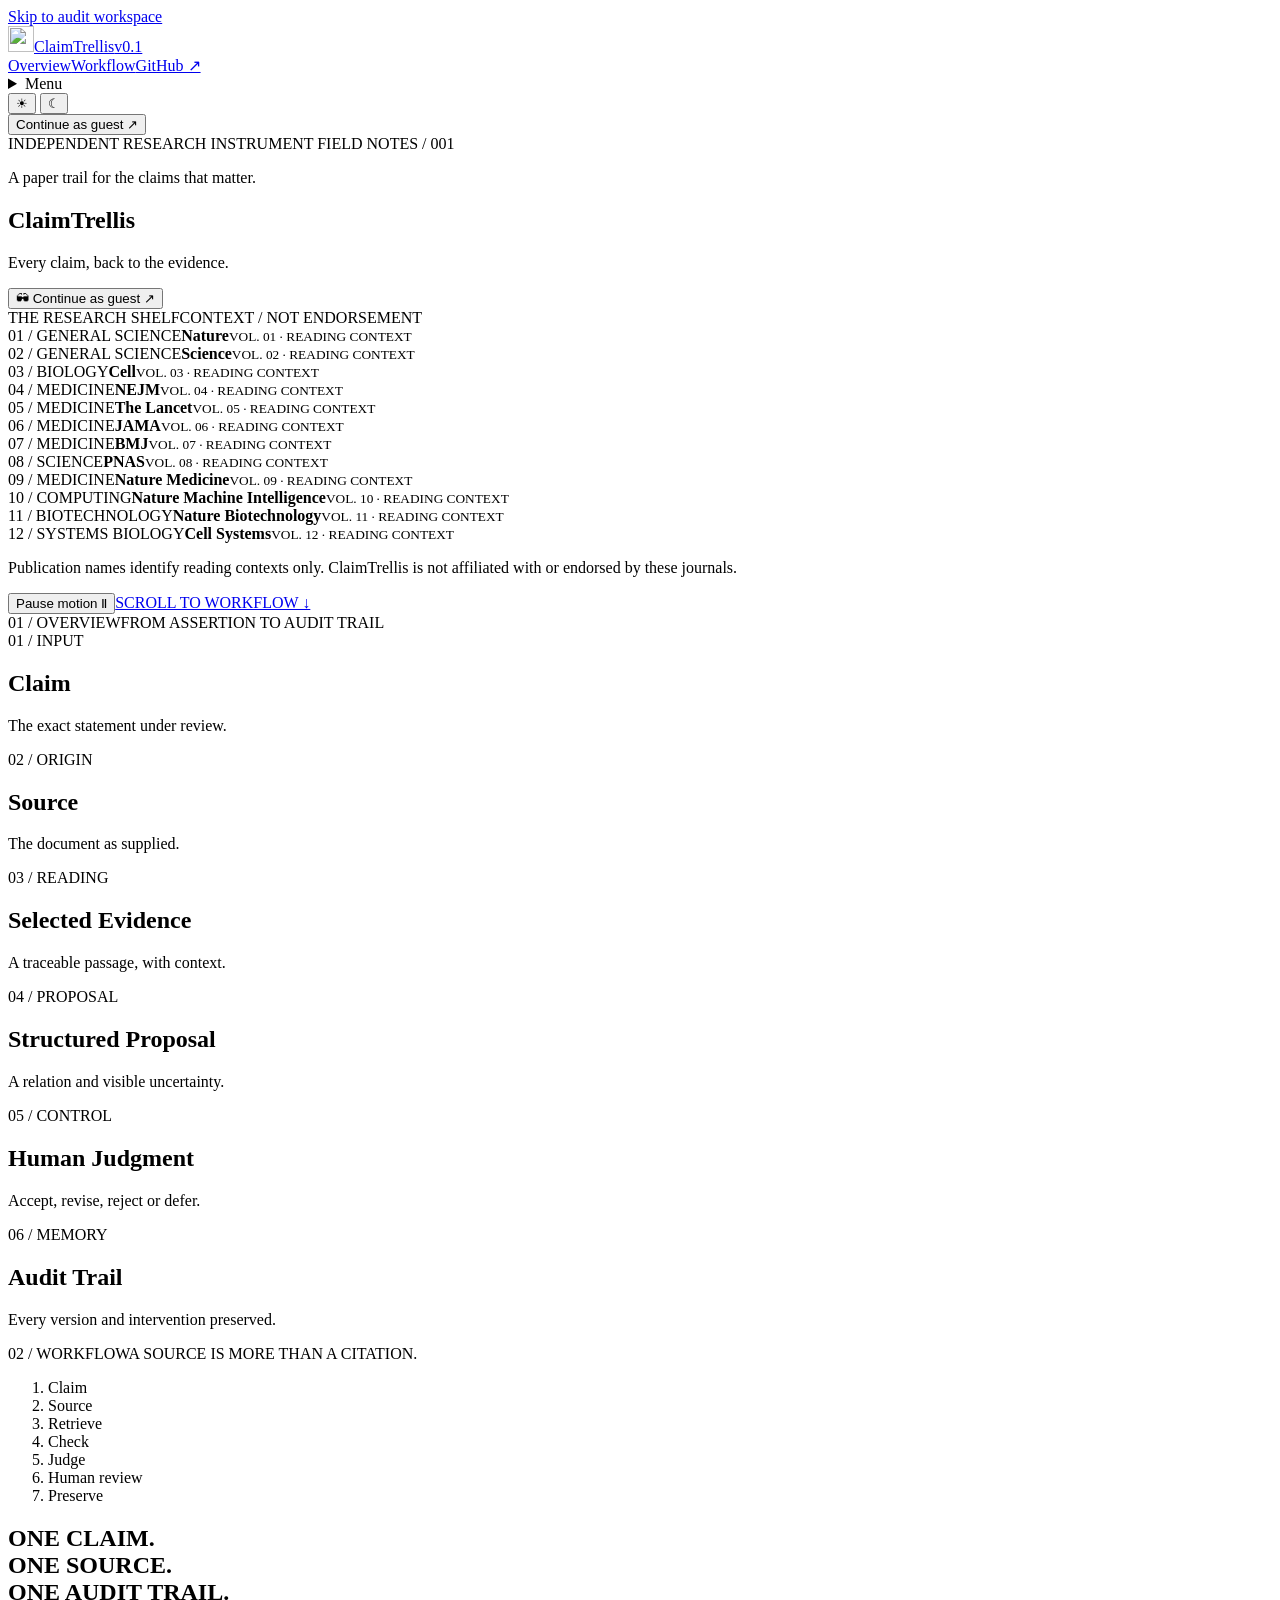
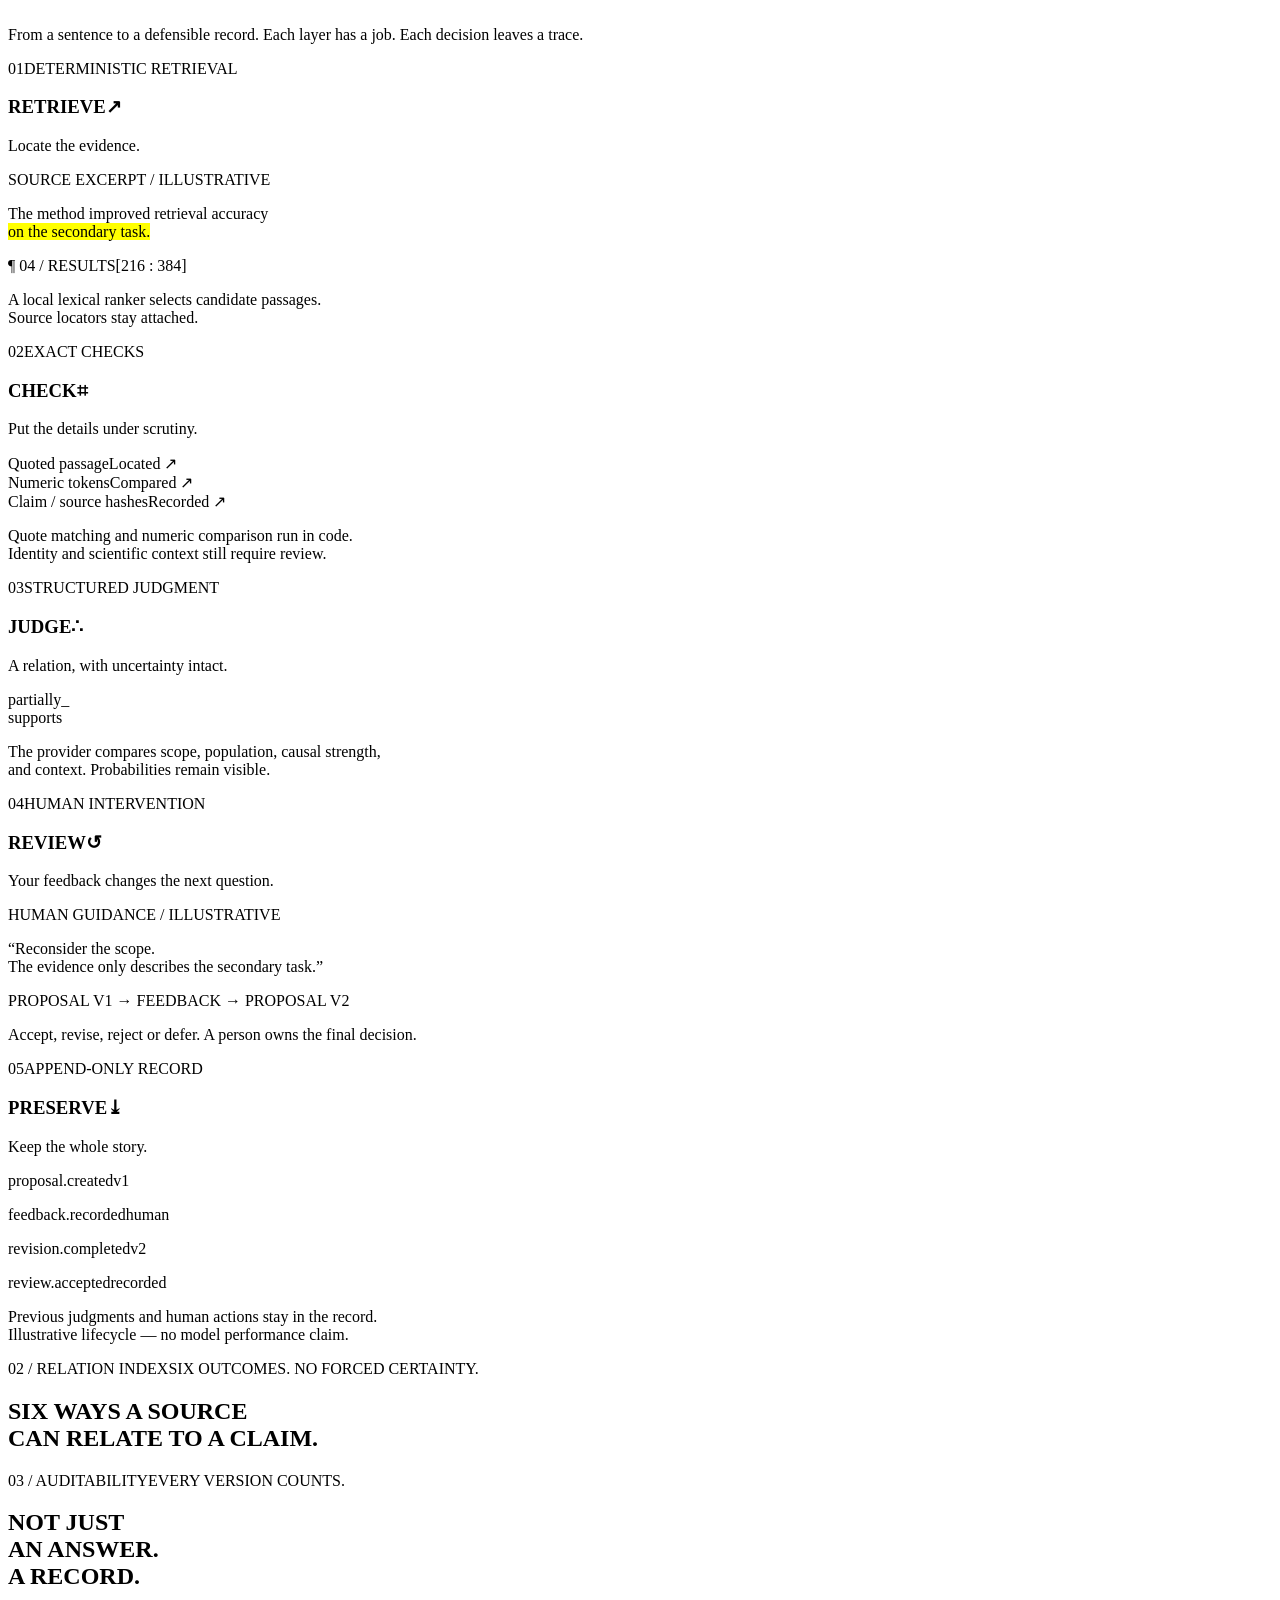
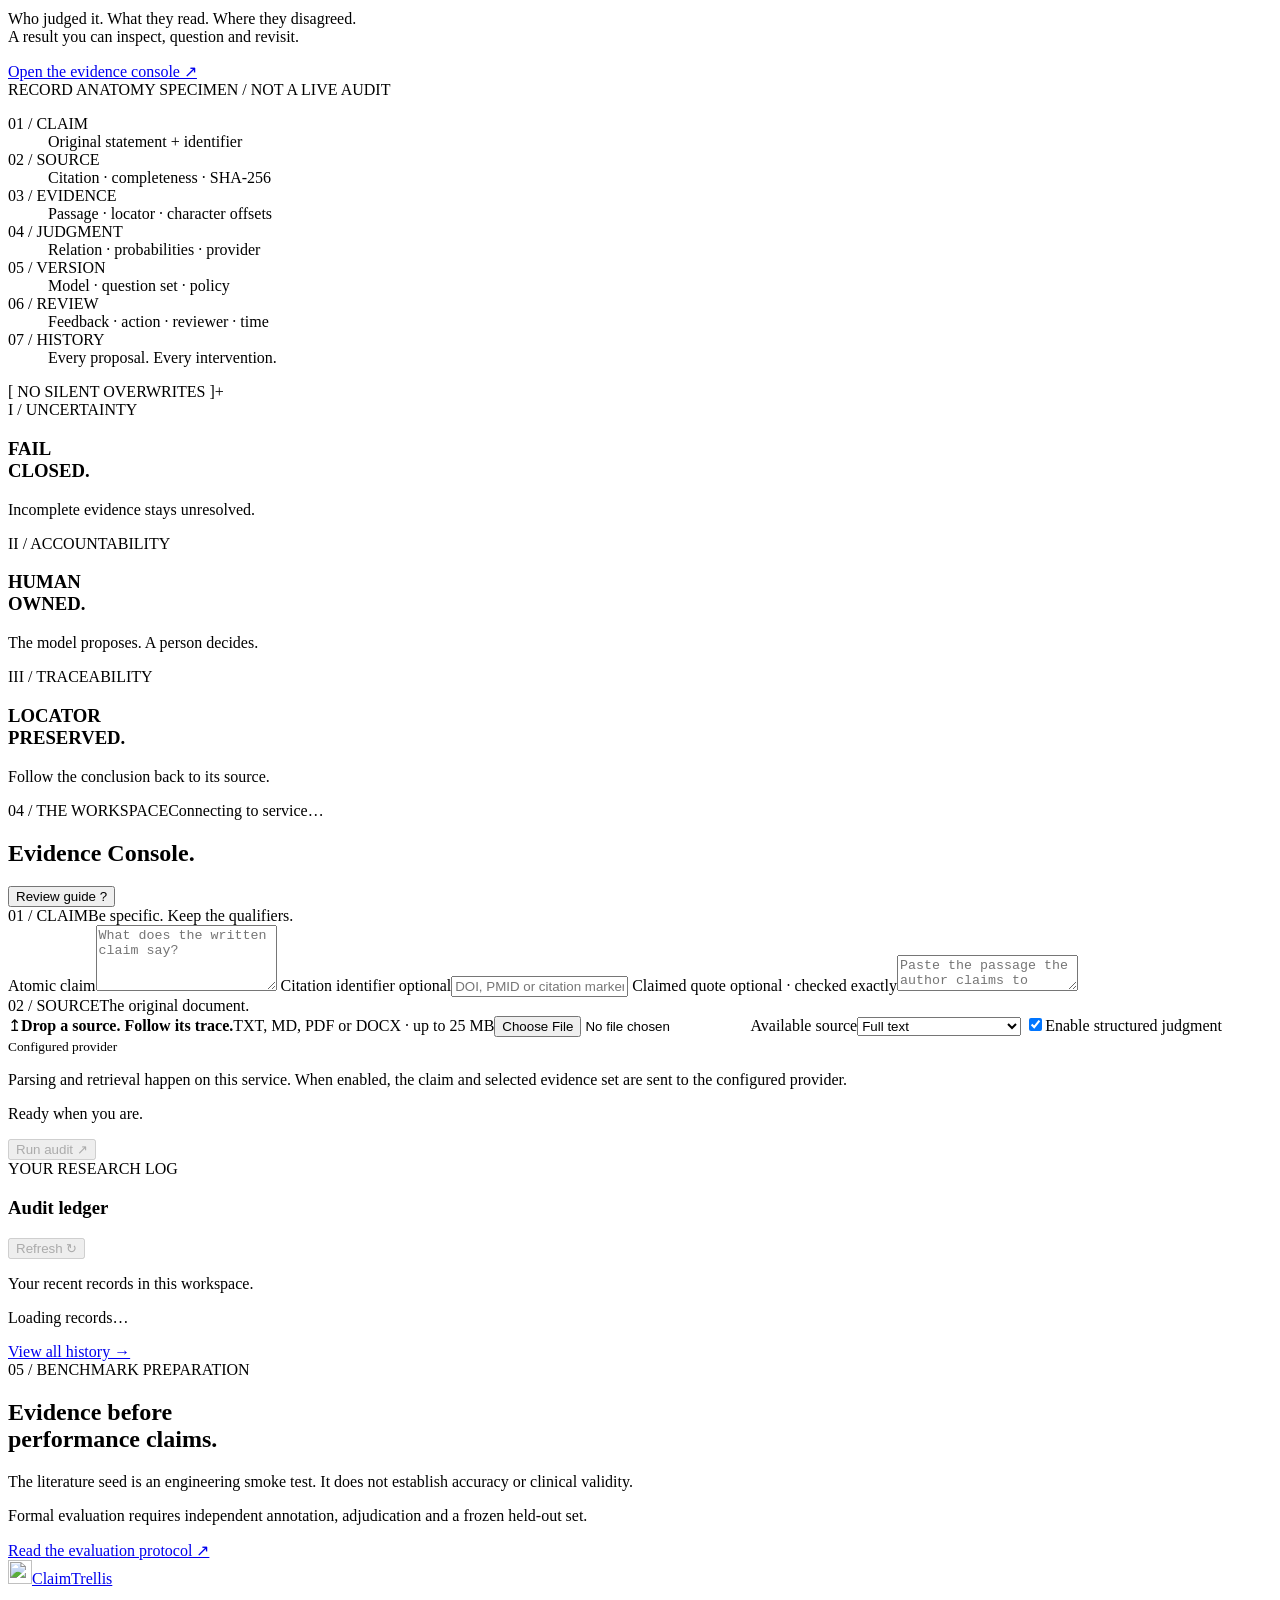
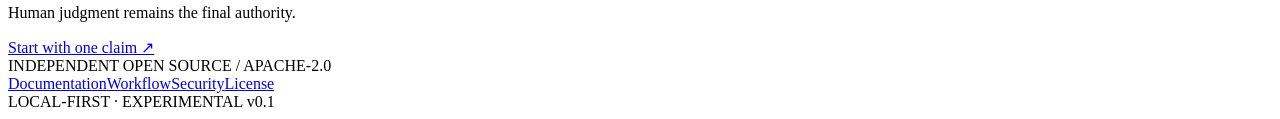
==== commit ad2cff0c: "feat: implement bounded P0 core audit fidelity v2 Signed-off-by: Beverly621 <205182701+Beverly621@us" ====
--- a/web/index.html
+++ b/web/index.html
@@ -56,7 +56,7 @@
             <p class="hero-title">Every claim, back to the evidence.</p>
             <div class="actions">
               <button class="button primary magnetic" id="hero-primary" type="button"><span class="cta-icon" aria-hidden="true">🕶</span> Continue as guest <span>↗</span></button>
-              <button class="text-link" id="hero-secondary" type="button" hidden><span class="cta-icon" aria-hidden="true">✉</span> Sign in <span>↗</span></button>
+              <button class="account-entry" id="hero-secondary" type="button" hidden><span class="cta-icon" aria-hidden="true">✉</span> Sign in <span>↗</span></button>
             </div>
           </div>
         </div>
@@ -419,7 +419,7 @@
               >
               <p class="small muted">
                 Parsing and retrieval happen on this service. When enabled, the
-                claim and selected passage are sent to the configured provider.
+                claim and selected evidence set are sent to the configured provider.
               </p>
             </div>
             <div class="form-bottom">
@@ -574,6 +574,7 @@
     </dialog>
     <script src="/assets/design.js" defer></script>
     <script src="/assets/evidence.js" defer></script>
+    <script src="/assets/audit-fidelity.js" defer></script>
     <script src="https://cdn.jsdelivr.net/npm/@supabase/supabase-js@2.117.2/dist/umd/supabase.js" integrity="sha384-Rj26LVGvoeRVR6+mwQmFfcR3QOBEwT+ZmuCWpuiqeTzJpCs0ER4ITAWGb4Hiy3Ok" crossorigin="anonymous" defer></script>
     <script src="/assets/auth.js" defer></script>
     <script src="/assets/app.js" defer></script>
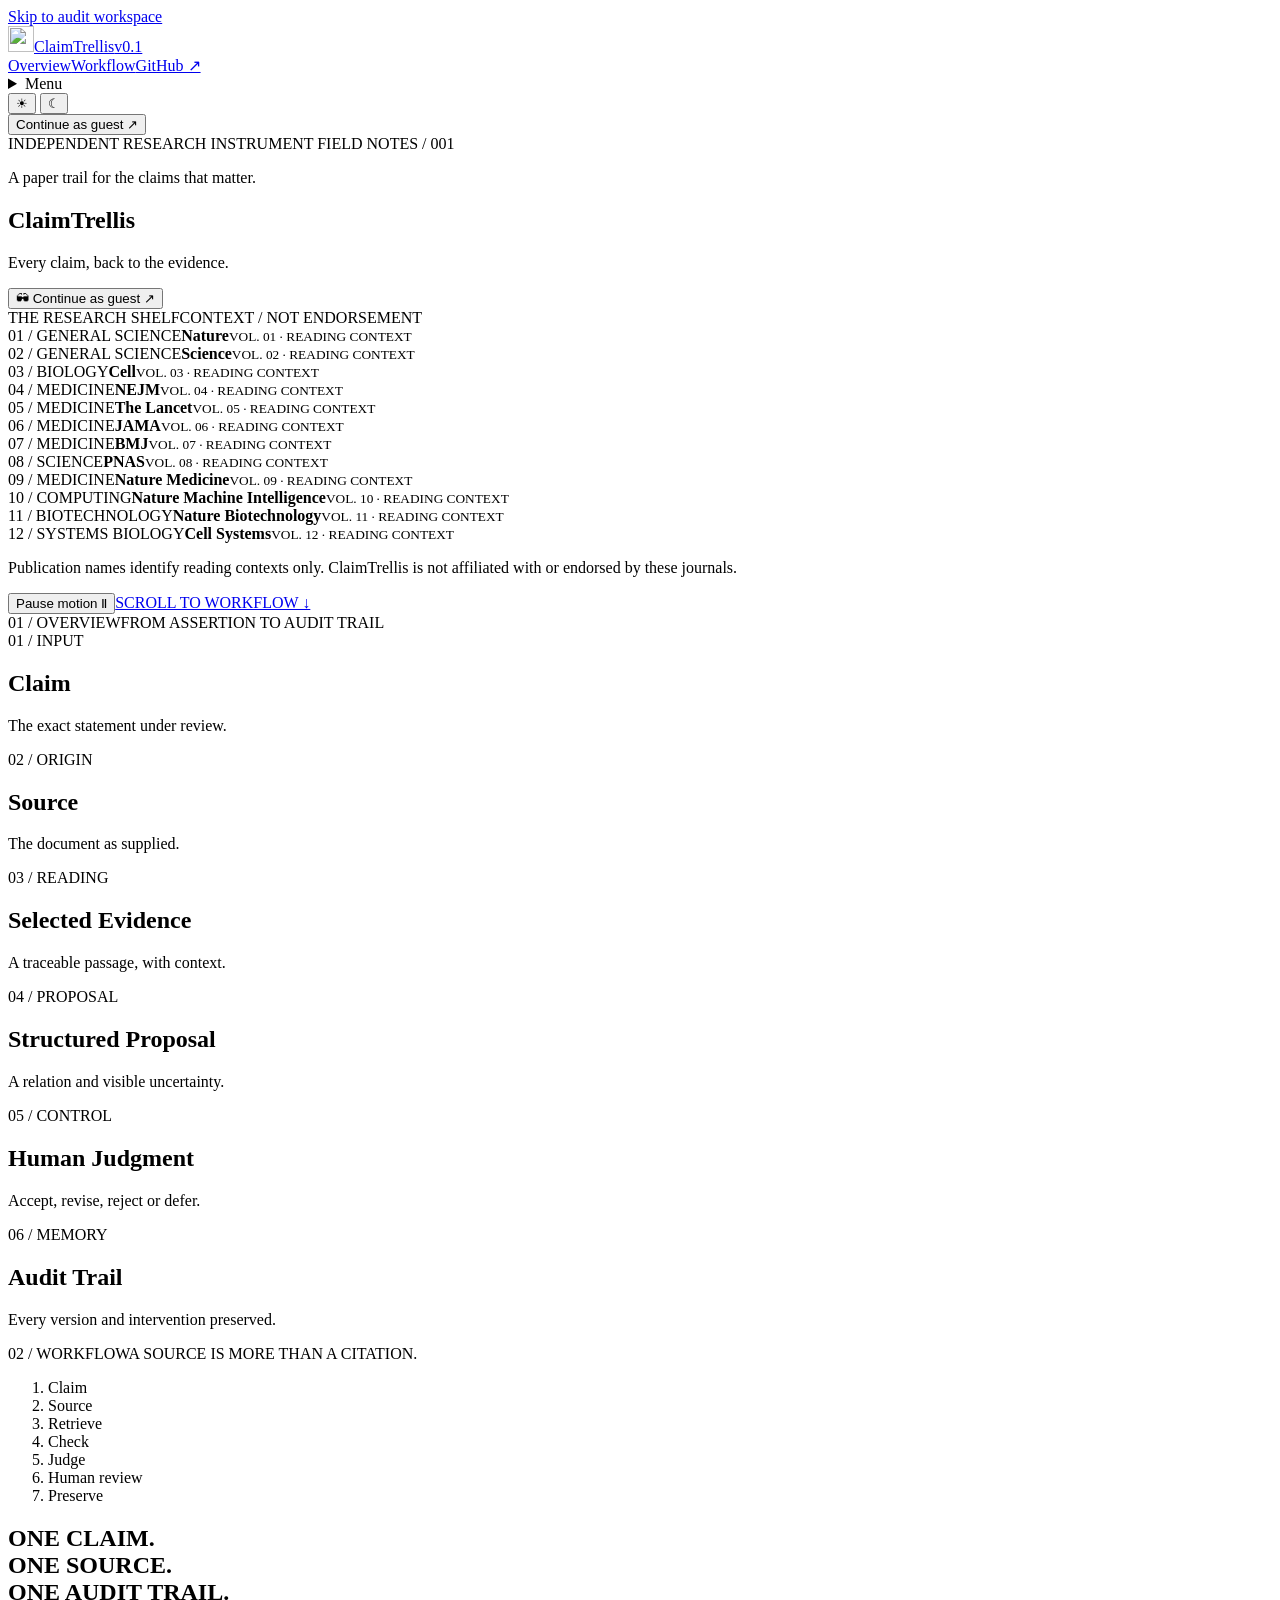
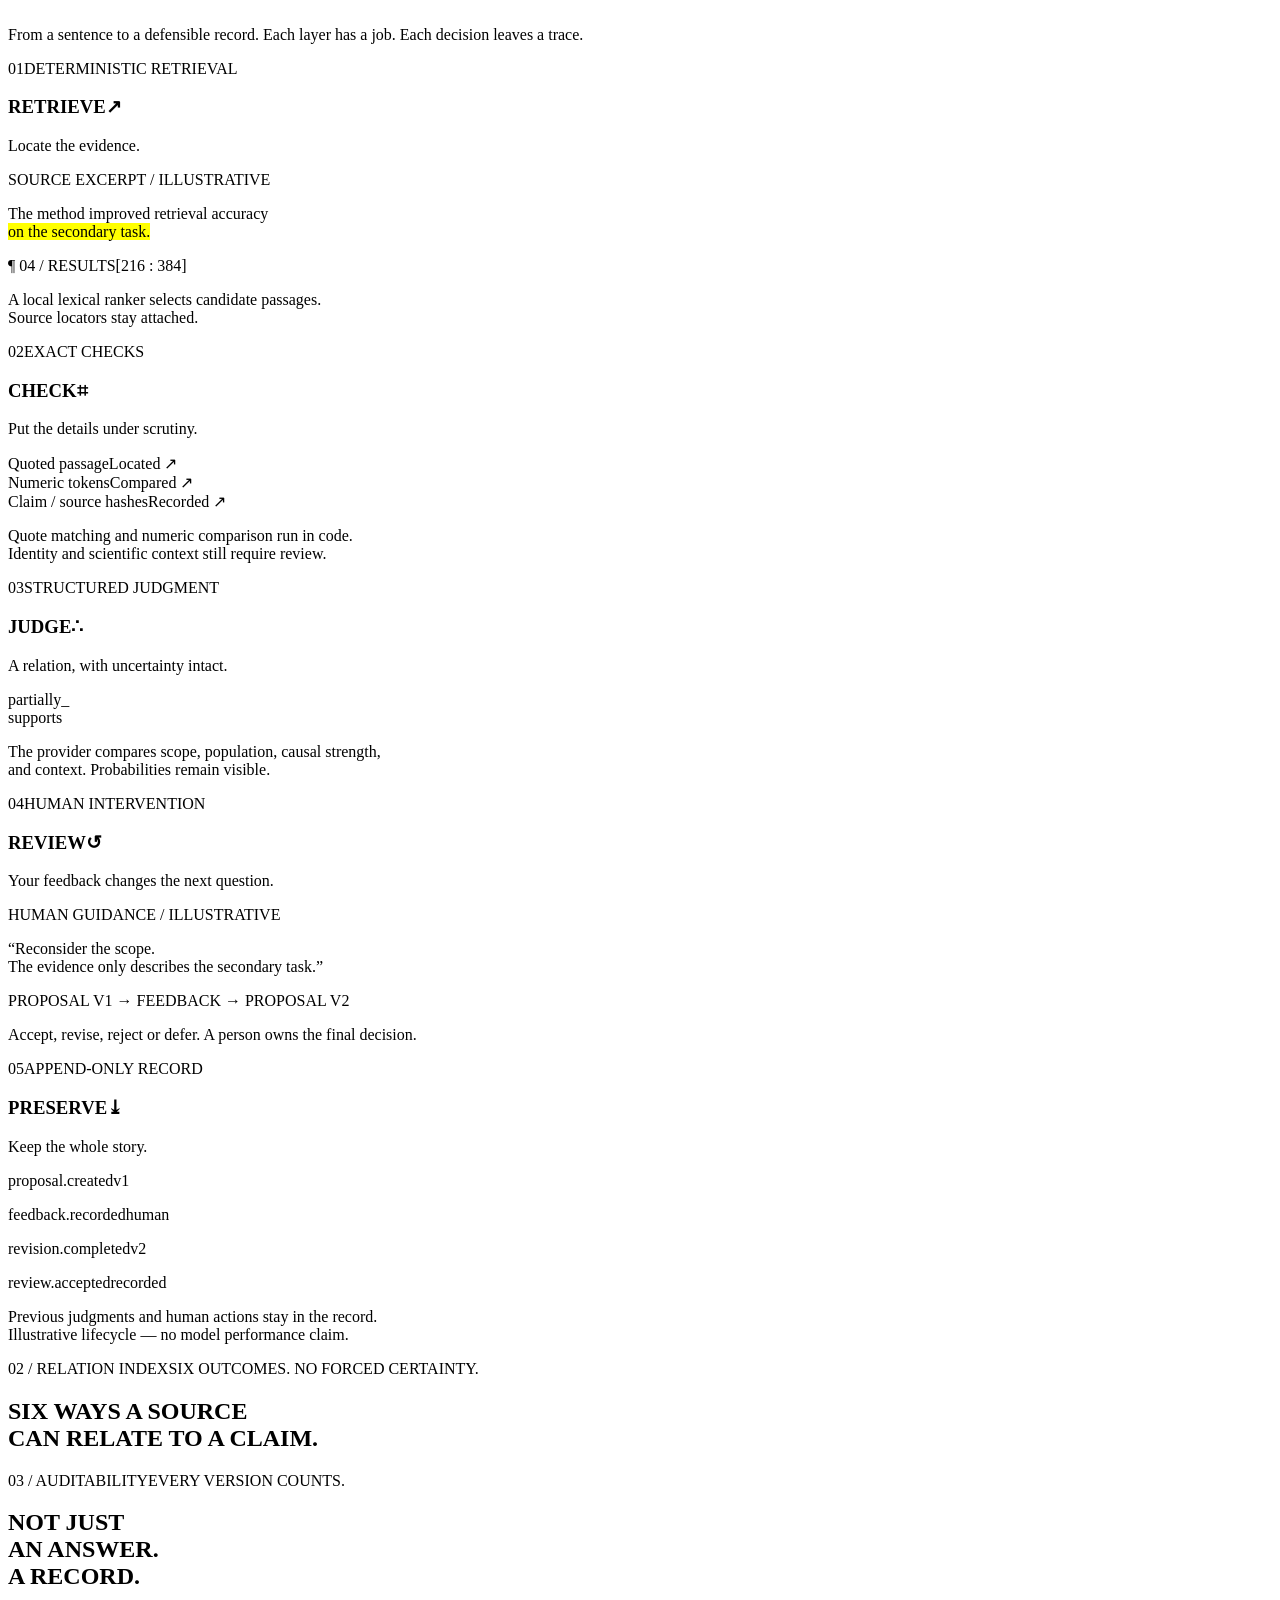
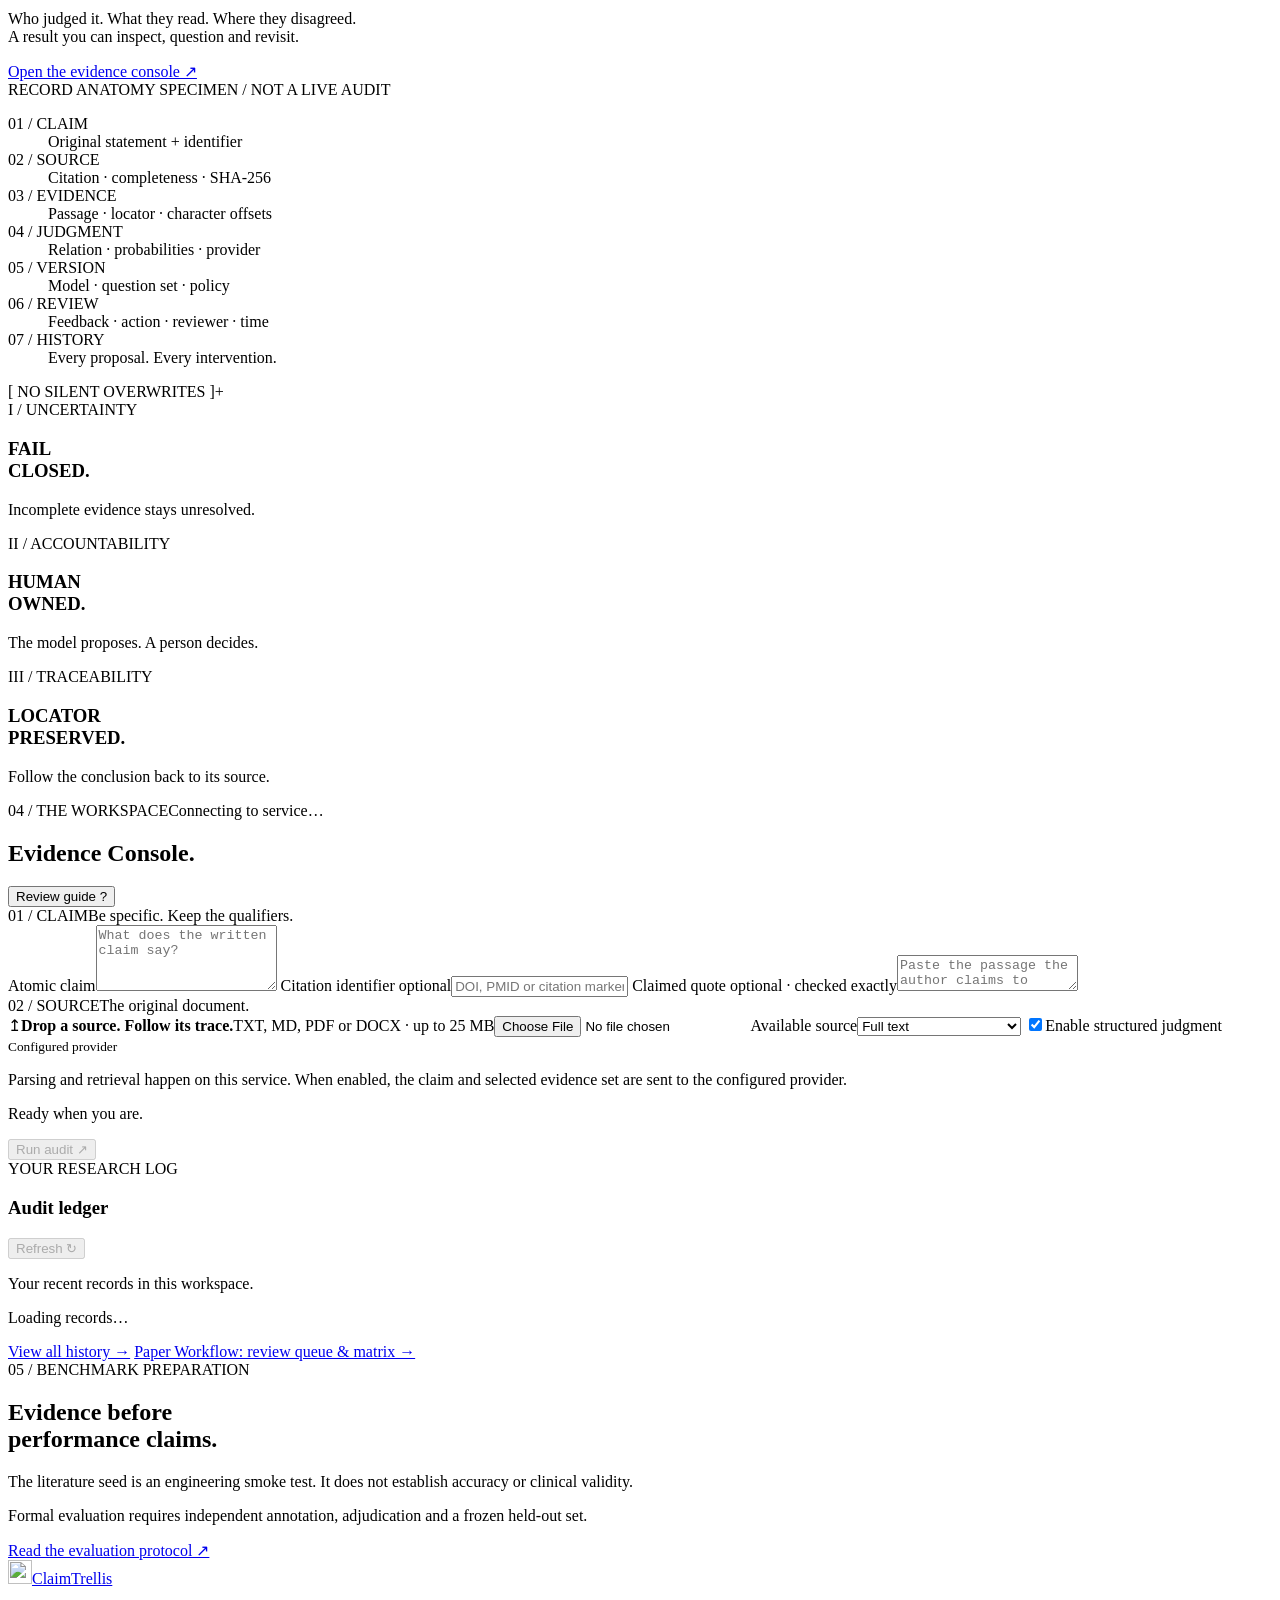
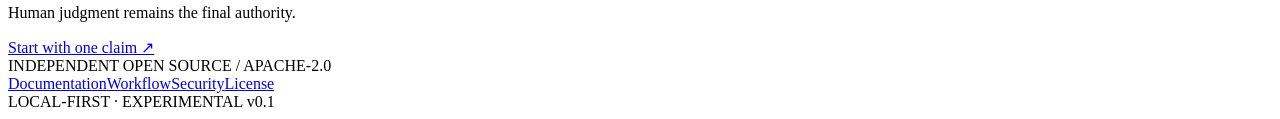
==== commit e9678ff1: "feat: close P1.4-P1.5 paper audit workflow with human gates Signed-off-by: Beverly621 <205182701+Bev" ====
--- a/web/index.html
+++ b/web/index.html
@@ -462,6 +462,7 @@
               <p class="empty">Loading records…</p>
             </div>
             <a class="text-link" href="/history">View all history →</a>
+            <a class="text-link" href="/projects">Paper Workflow: review queue &amp; matrix →</a>
           </section>
         </div>
       </section>
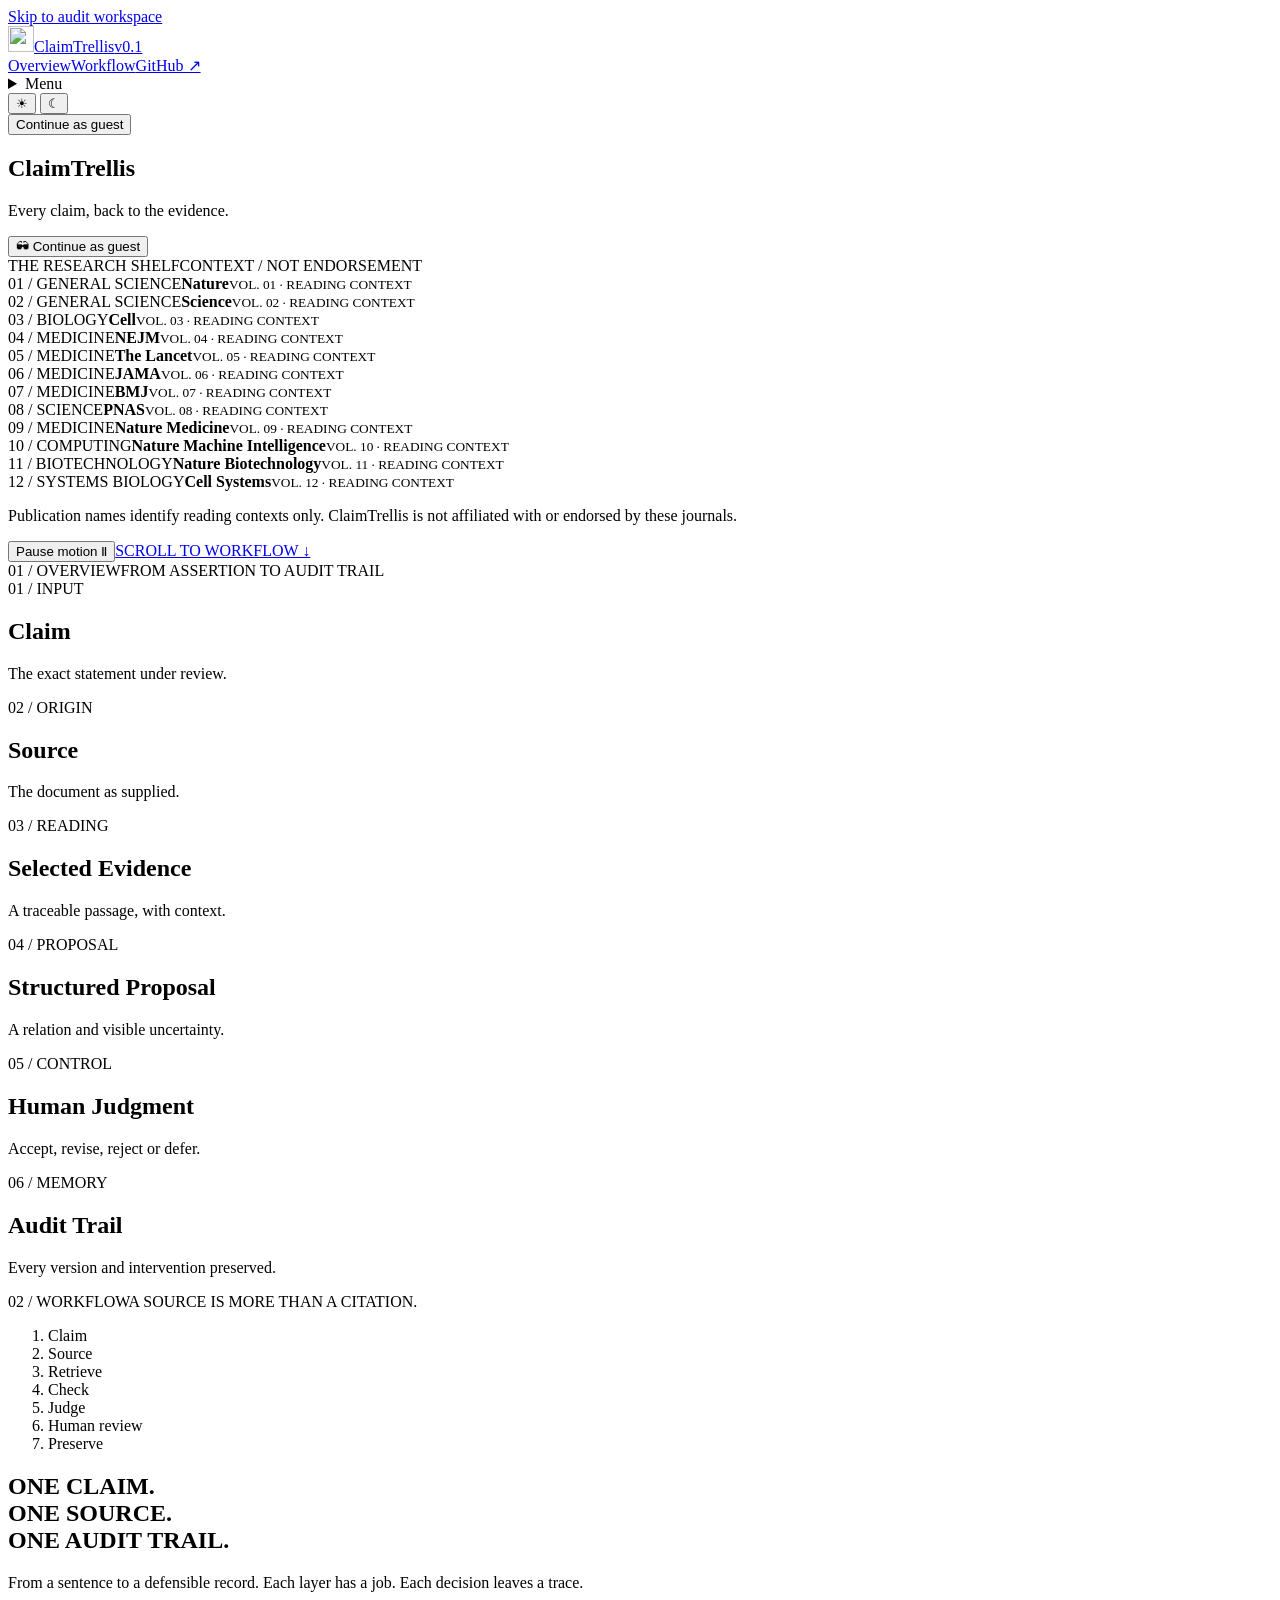
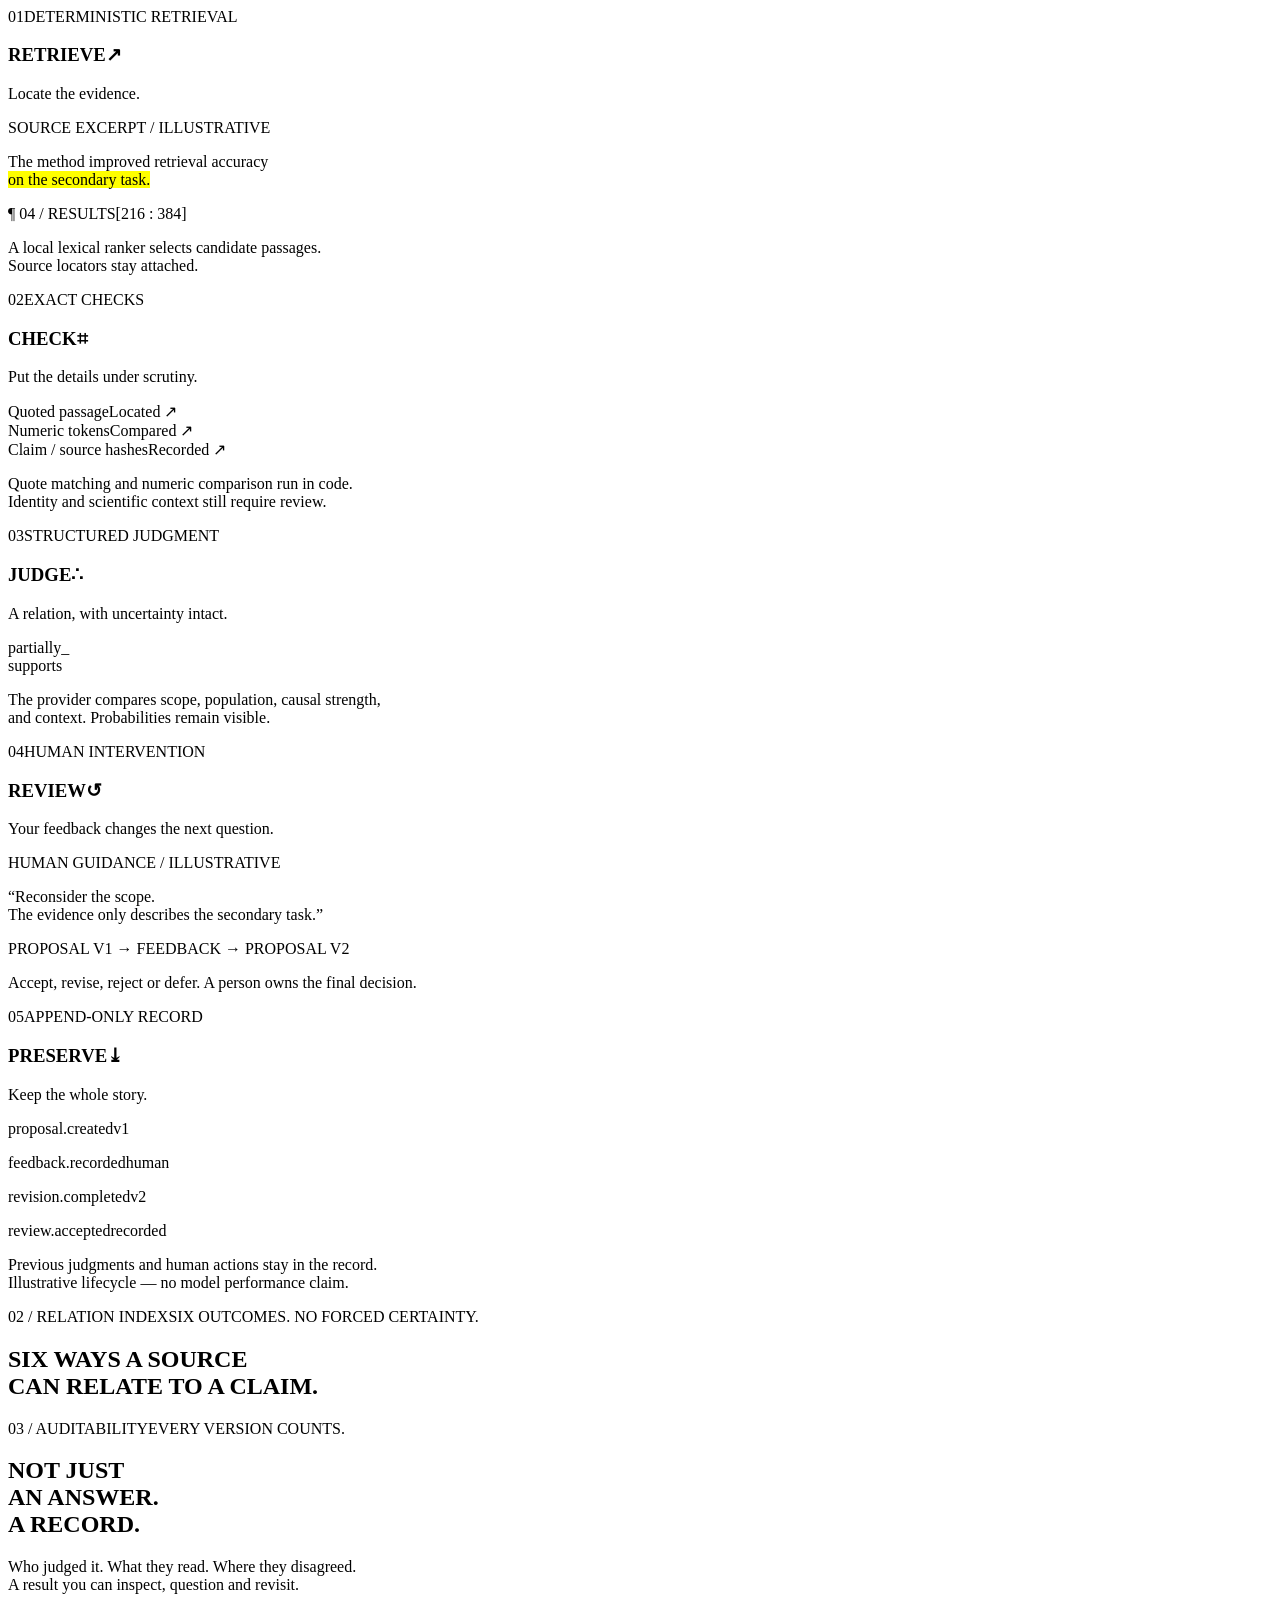
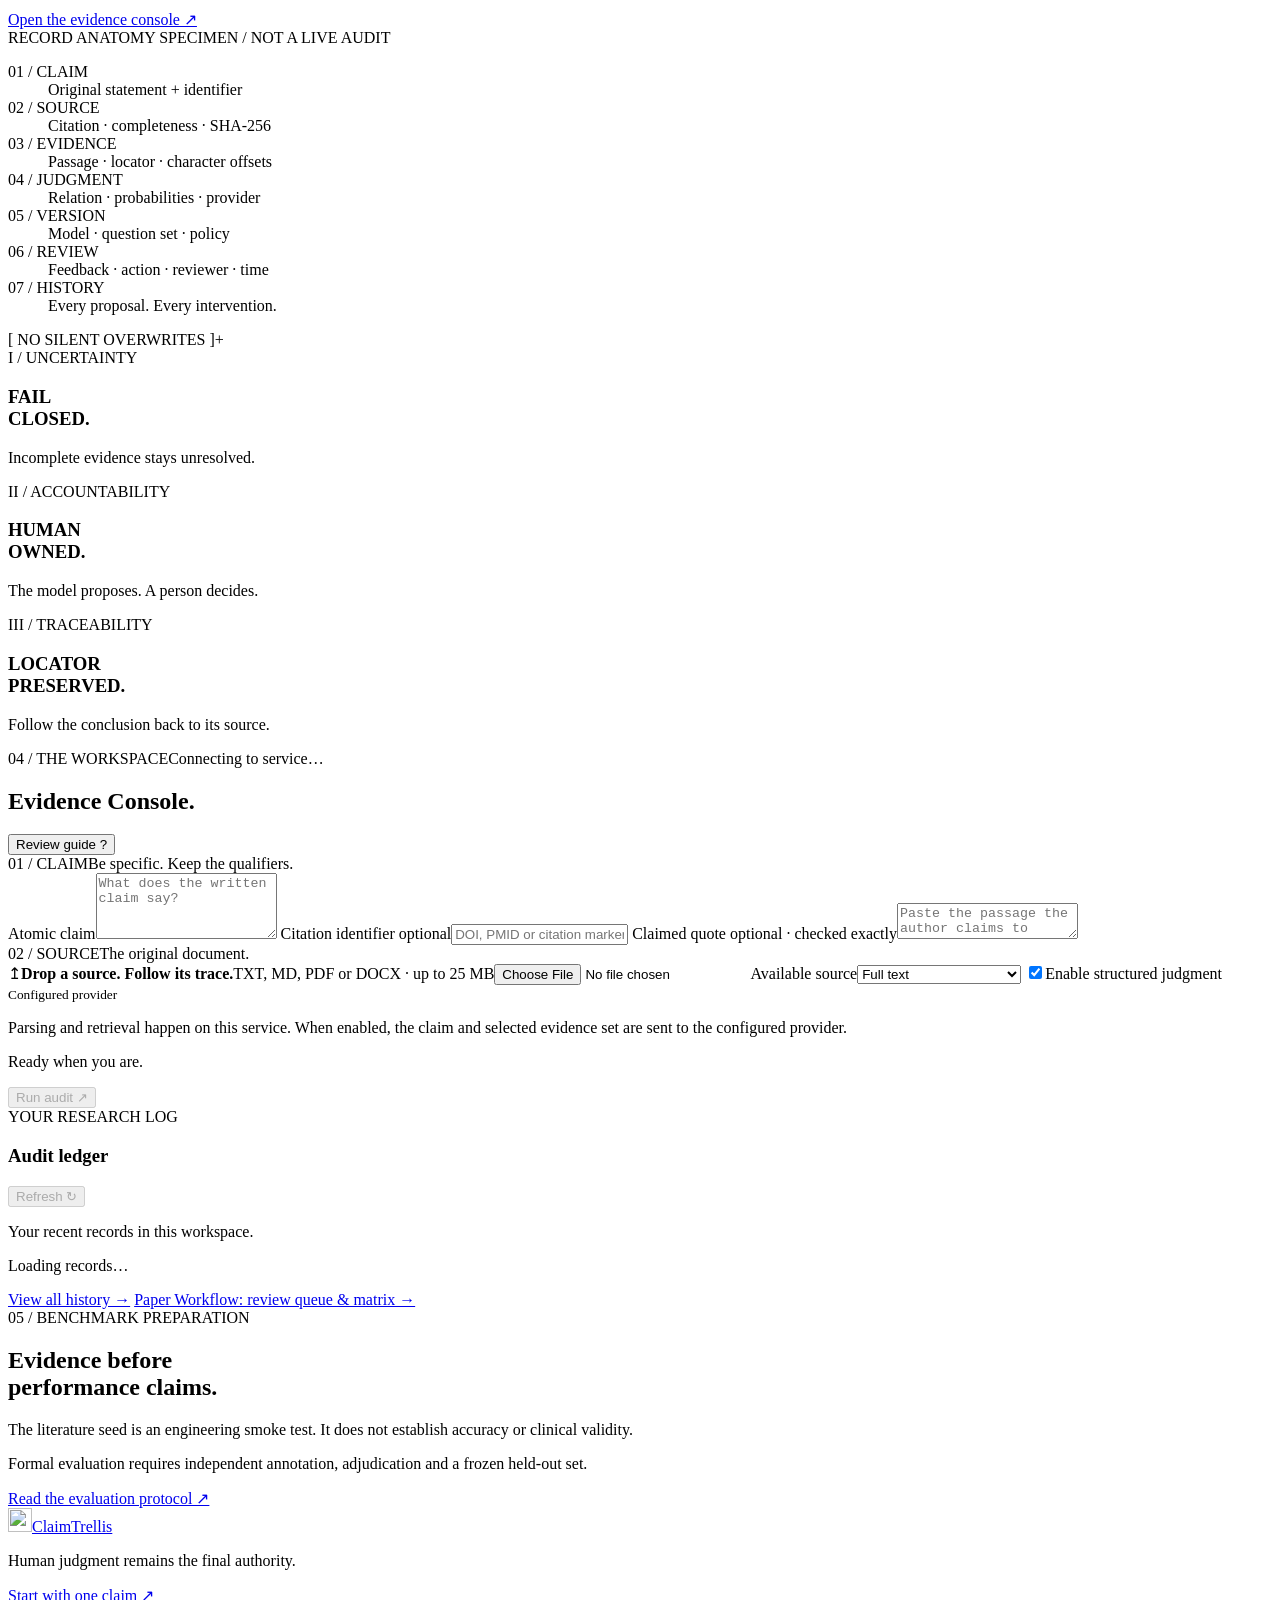
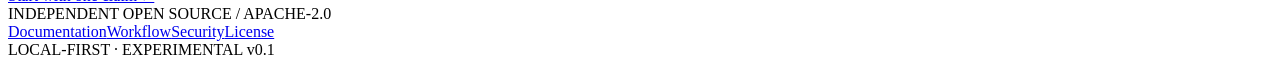
==== commit b1b70038: "feat: add offline retrieval lab and P1 acceptance gates Signed-off-by: Beverly621 <205182701+Beverly" ====
--- a/web/index.html
+++ b/web/index.html
@@ -40,23 +40,18 @@
           <button type="button" data-theme-choice="light" aria-label="Light theme" aria-pressed="true">☀</button>
           <button type="button" data-theme-choice="night" aria-label="Night theme" aria-pressed="false">☾</button>
         </div>
-        <button class="nav-cta" id="header-action" type="button">Continue as guest <span>↗</span></button>
+        <button class="nav-cta" id="header-action" type="button">Continue as guest</button>
       </div>
     </header>
     <main>
       <section class="hero shell" id="overview">
-        <div class="hero-top">
-          <span class="eyebrow">INDEPENDENT RESEARCH INSTRUMENT</span>
-          <span class="mono small">FIELD NOTES / 001</span>
-        </div>
         <div class="hero-content">
           <div class="hero-copy">
-            <p class="hero-overline">A paper trail for the claims that matter.</p>
             <h1 class="wordmark">ClaimTrellis</h1>
             <p class="hero-title">Every claim, back to the evidence.</p>
             <div class="actions">
-              <button class="button primary magnetic" id="hero-primary" type="button"><span class="cta-icon" aria-hidden="true">🕶</span> Continue as guest <span>↗</span></button>
-              <button class="account-entry" id="hero-secondary" type="button" hidden><span class="cta-icon" aria-hidden="true">✉</span> Sign in <span>↗</span></button>
+              <button class="button primary magnetic" id="hero-primary" type="button"><span class="cta-icon" aria-hidden="true">🕶</span> Continue as guest</button>
+              <button class="button account-entry" id="hero-secondary" type="button" hidden><span class="cta-icon" aria-hidden="true">📮</span> Sign in</button>
             </div>
           </div>
         </div>
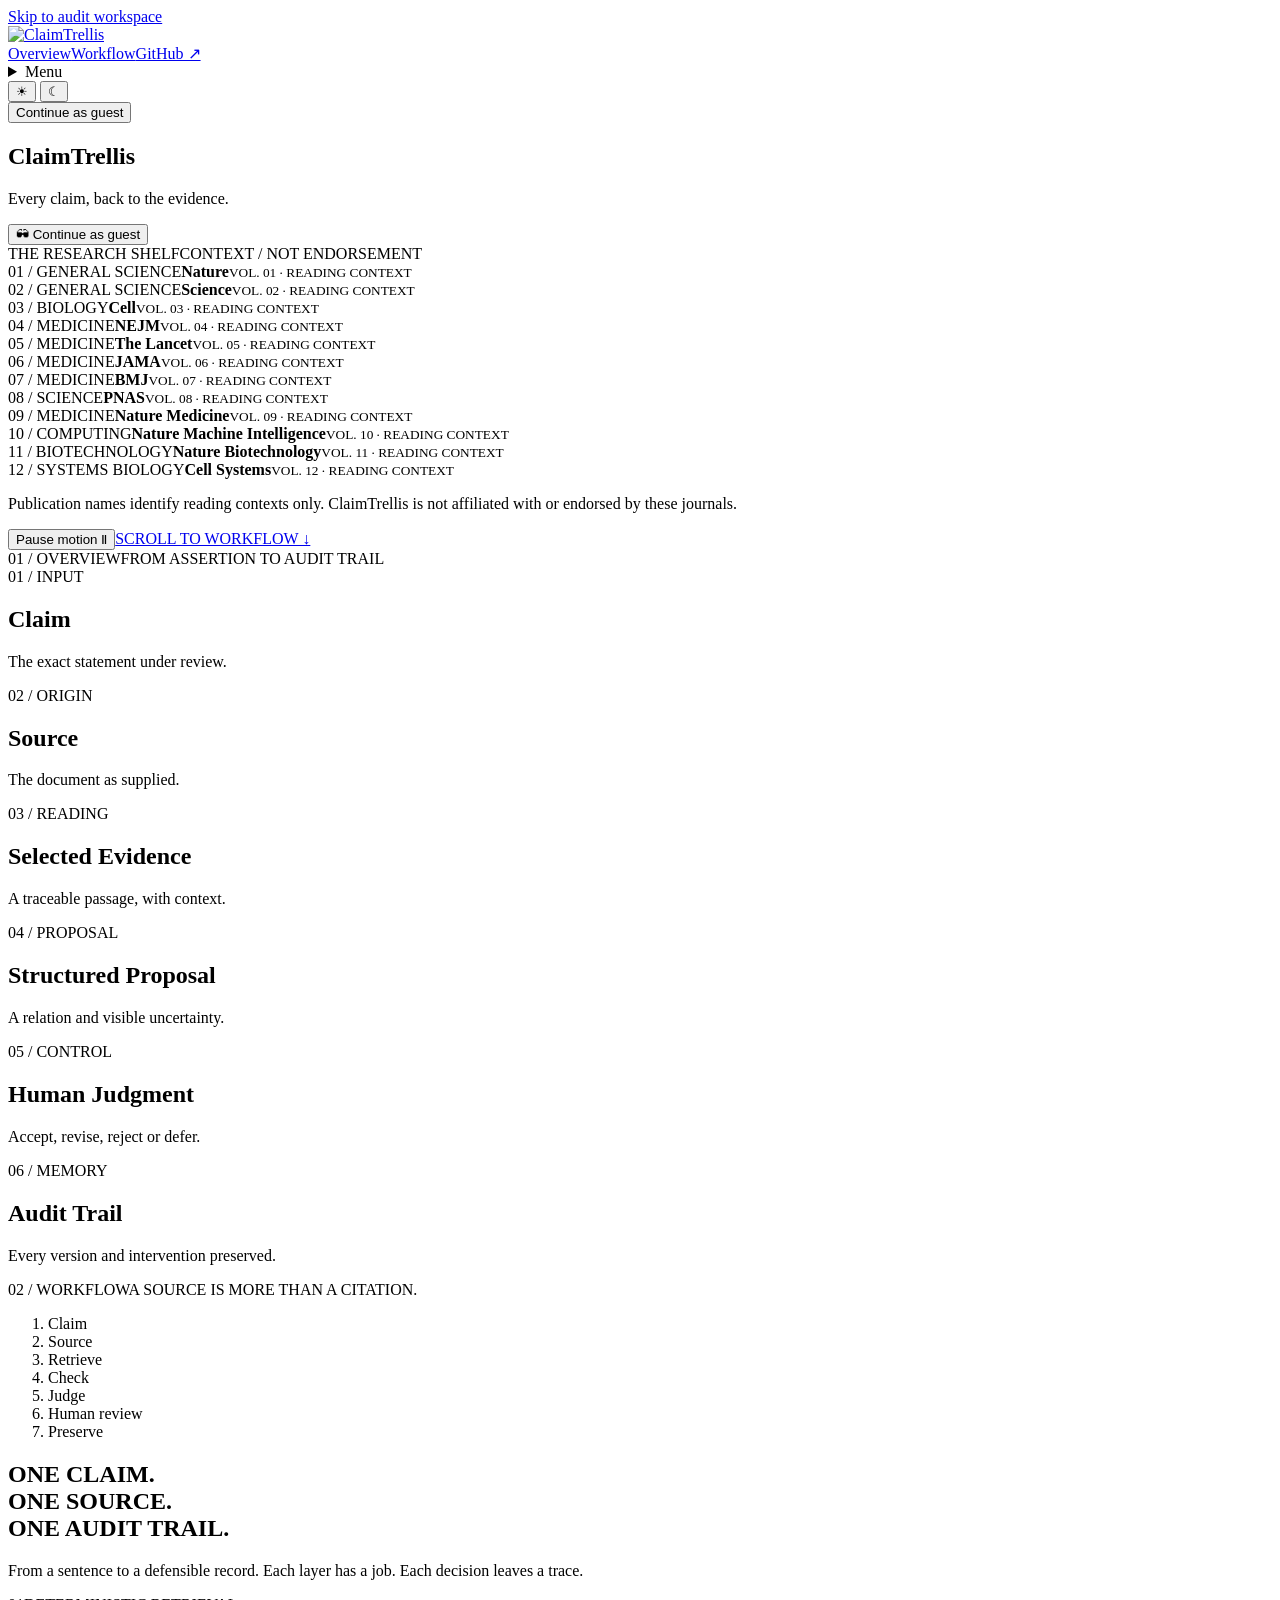
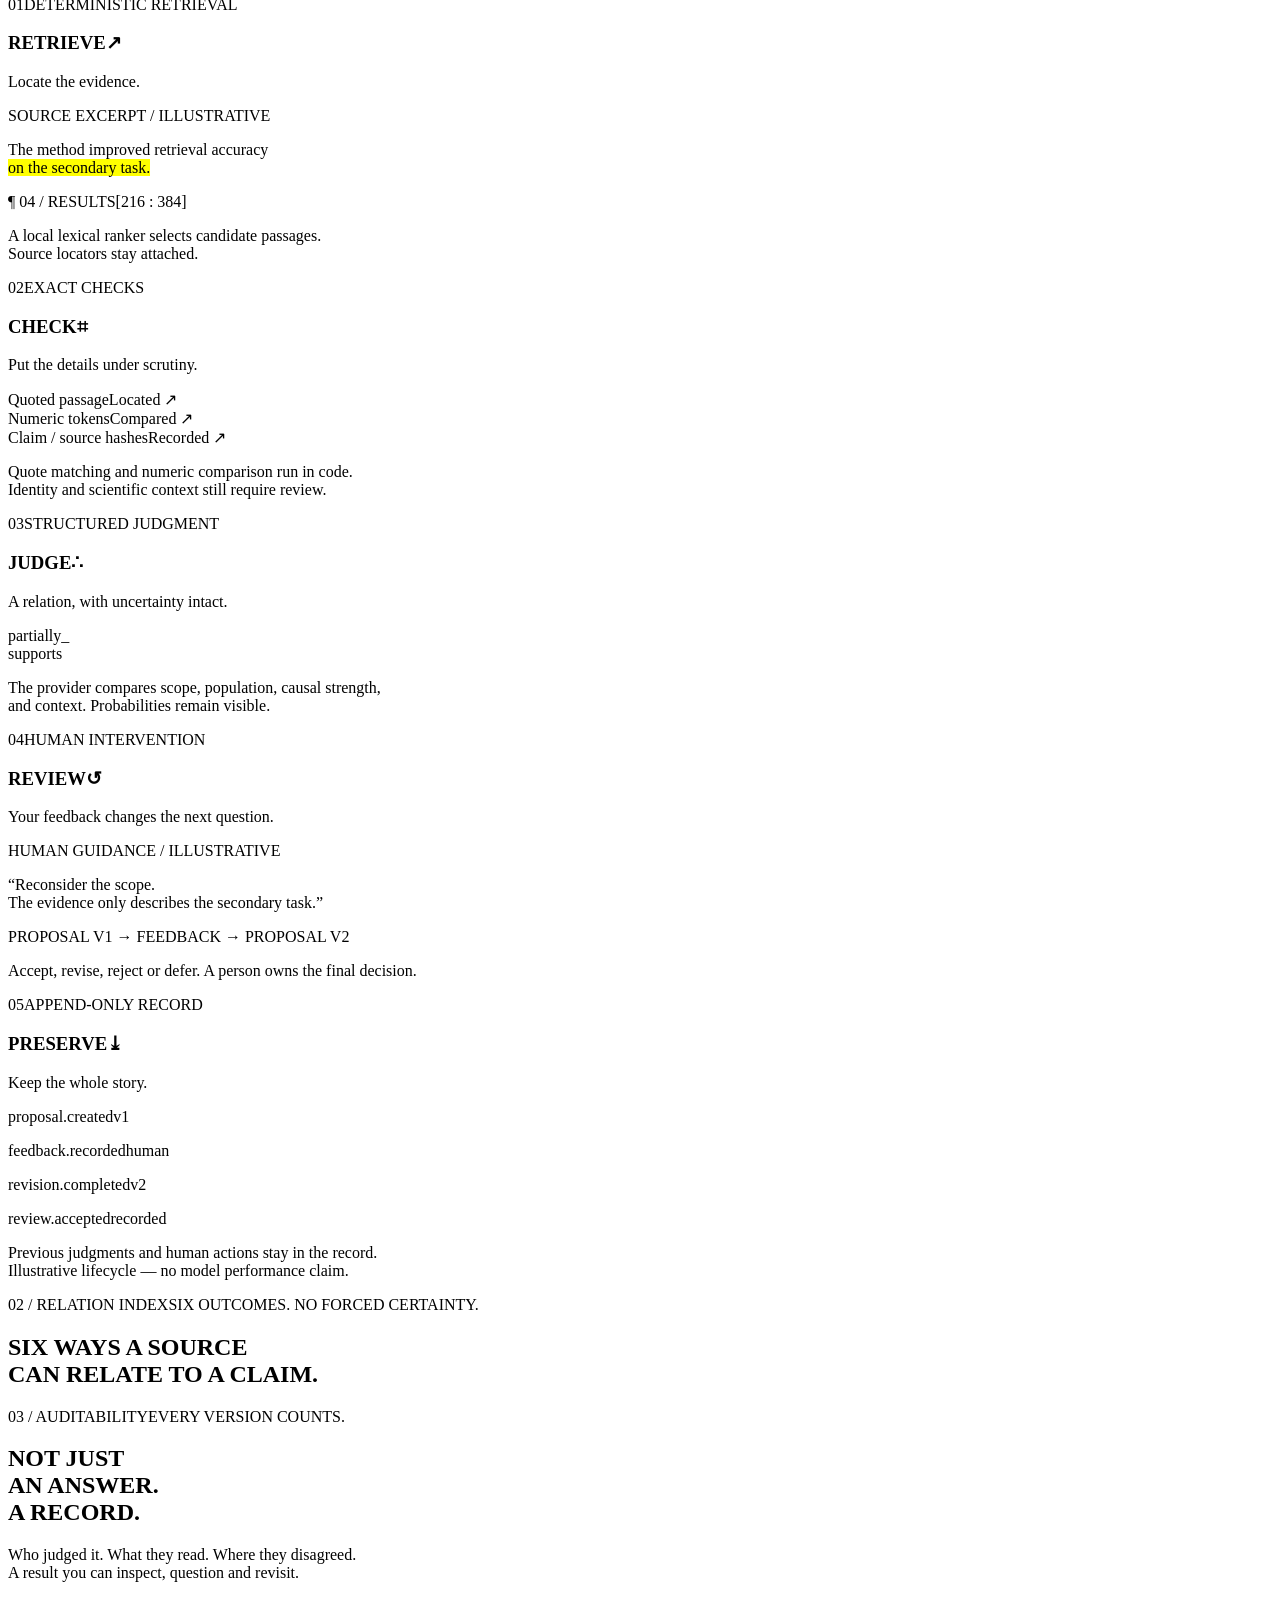
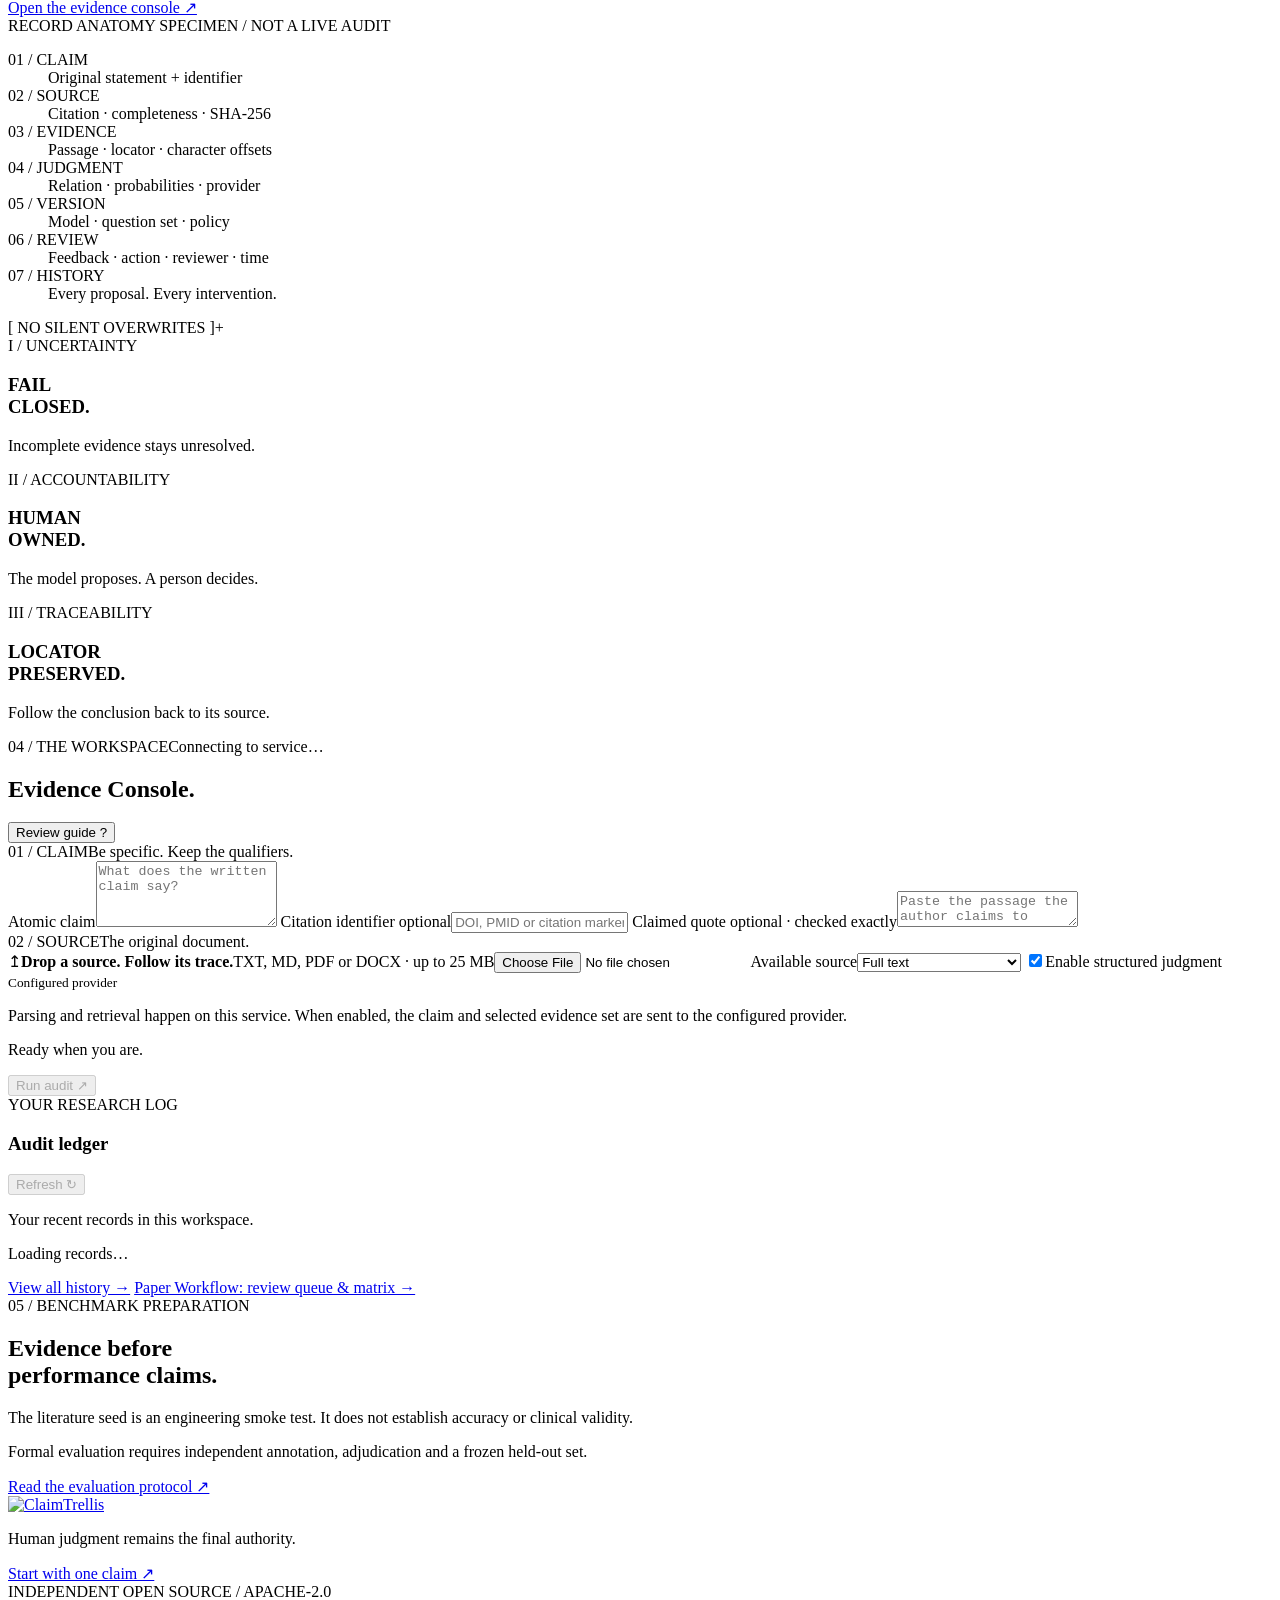
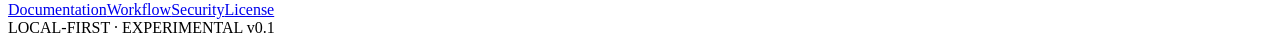
==== commit 08ef50ee: "chore: separate private records and apply approved brand assets" ====
--- a/web/index.html
+++ b/web/index.html
@@ -9,20 +9,22 @@
     />
     <meta name="theme-color" content="#edf3f6" />
     <title>ClaimTrellis — Every claim, back to the evidence.</title>
-    <link rel="icon" type="image/svg+xml" href="/assets/mark.svg" />
+    <link rel="icon" type="image/png" sizes="32x32" href="/assets/brand/favicon-32.png" />
+    <link rel="apple-touch-icon" href="/assets/brand/mark.png" />
     <script src="/assets/theme.js"></script>
     <link rel="stylesheet" href="/assets/styles.css" />
   </head>
   <body>
     <a class="skip-link" href="#workspace">Skip to audit workspace</a>
-    <header class="site-header">
+    <header class="site-header home-header">
       <a class="brand" href="#" aria-label="ClaimTrellis home"
         ><img
-          src="/assets/mark.svg"
-          width="26"
-          height="26"
-          alt=""
-        />ClaimTrellis<span class="alpha">v0.1</span></a
+          class="brand-lockup"
+          src="/assets/brand/lockup.png"
+          width="923"
+          height="244"
+          alt="ClaimTrellis"
+        /></a
       >
       <nav class="desktop-nav" aria-label="Main navigation">
         <a href="#overview">Overview</a><a href="#workflow">Workflow</a
@@ -490,11 +492,12 @@
       <div class="footer-top">
         <a class="brand" href="#"
           ><img
-            src="/assets/mark.svg"
-            width="24"
-            height="24"
-            alt=""
-          />ClaimTrellis</a
+            class="brand-lockup"
+            src="/assets/brand/lockup.png"
+            width="923"
+            height="244"
+            alt="ClaimTrellis"
+          /></a
         >
         <p>Human judgment remains the final authority.</p>
         <a href="#workspace" class="text-link">Start with one claim ↗</a>
@@ -502,7 +505,7 @@
       <div class="footer-bottom">
         <span>INDEPENDENT OPEN SOURCE / APACHE-2.0</span>
         <nav aria-label="Footer navigation">
-          <a href="/docs">Documentation</a><a href="#workflow">Workflow</a
+          <a href="https://github.com/Beverly621/claim-trellis/blob/main/docs/PAPER_WORKFLOW.md">Documentation</a><a href="#workflow">Workflow</a
           ><a
             href="https://github.com/Beverly621/claim-trellis/blob/main/SECURITY.md"
             >Security</a
@@ -522,7 +525,7 @@
         <p class="help-kicker">CLAIMTRELLIS / RESEARCH HANDBOOK</p>
         <h2 id="help-title"></h2>
         <div id="help-body" class="help-body"></div>
-        <a id="help-link" class="help-doc-link" href="/docs"
+        <a id="help-link" class="help-doc-link" href="https://github.com/Beverly621/claim-trellis/blob/main/docs/TRUST_SPEC.md"
           >Read the documentation ↗</a
         >
       </div>
